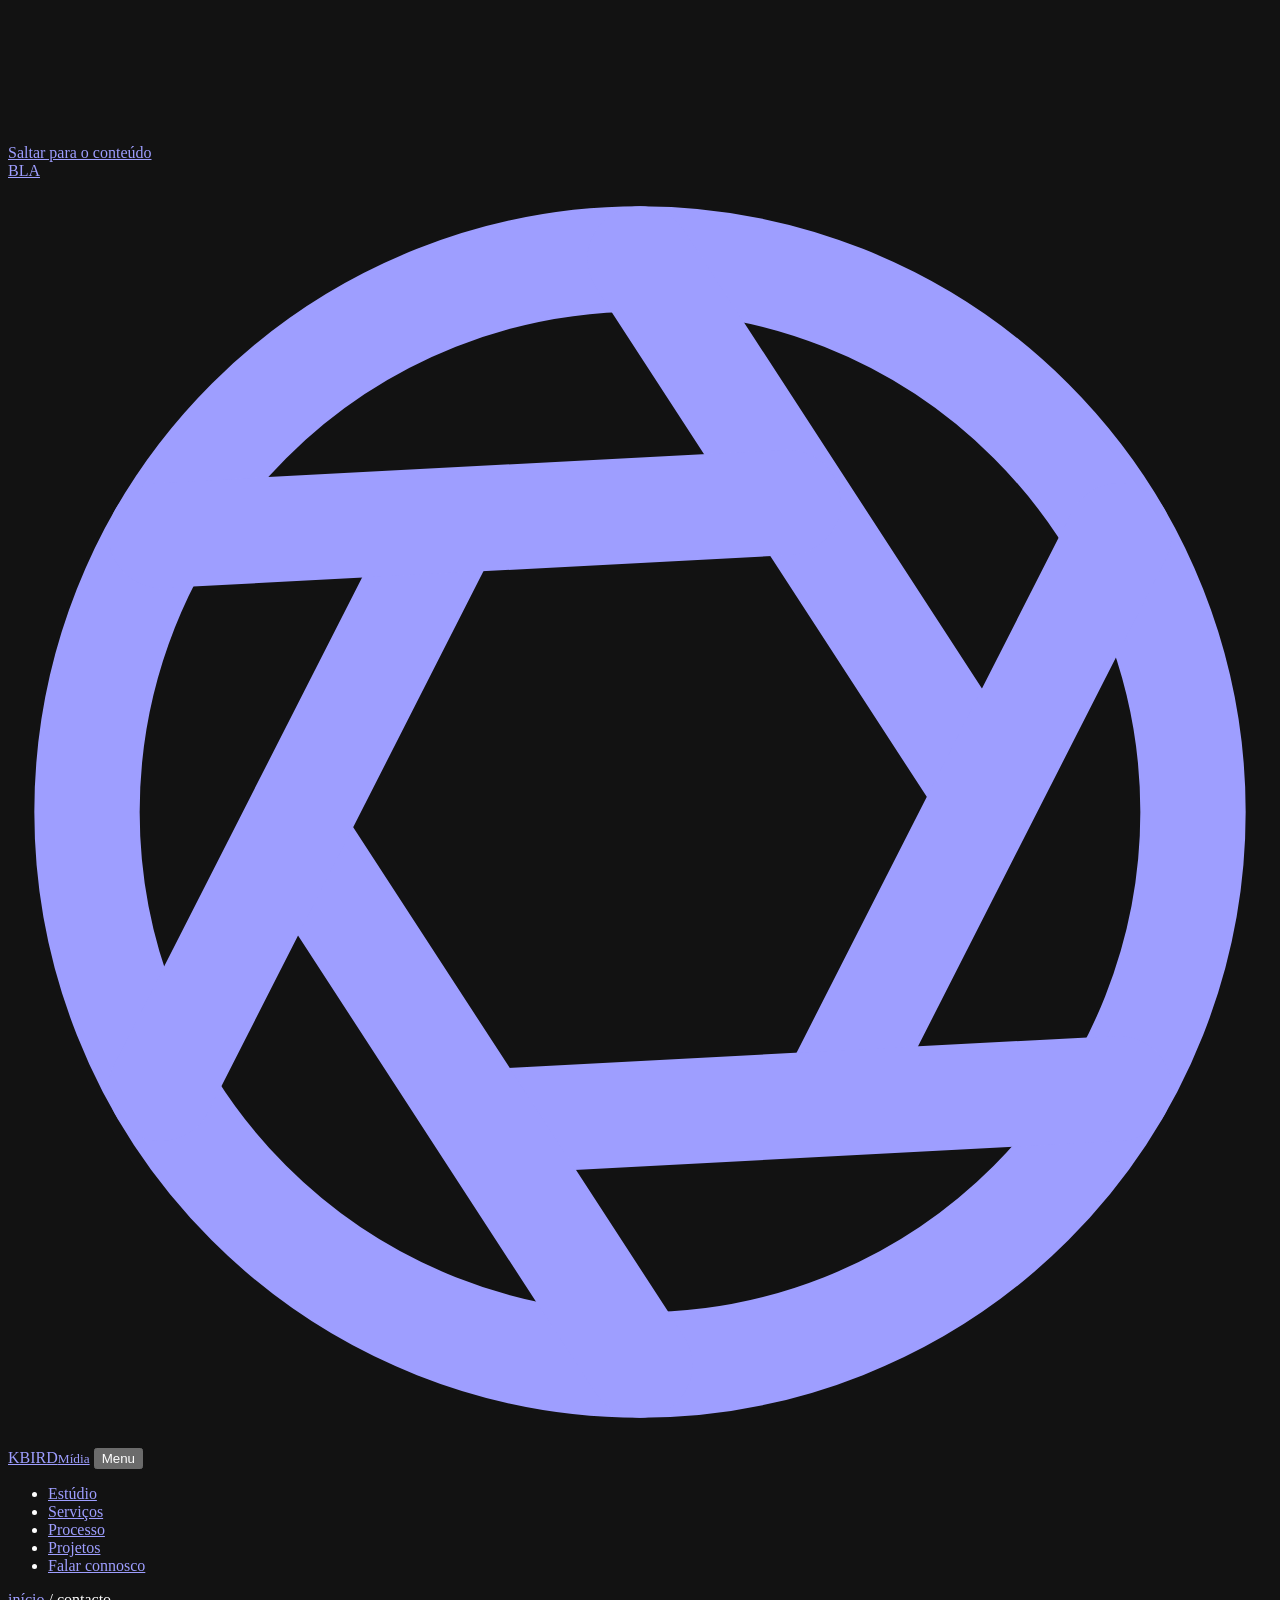
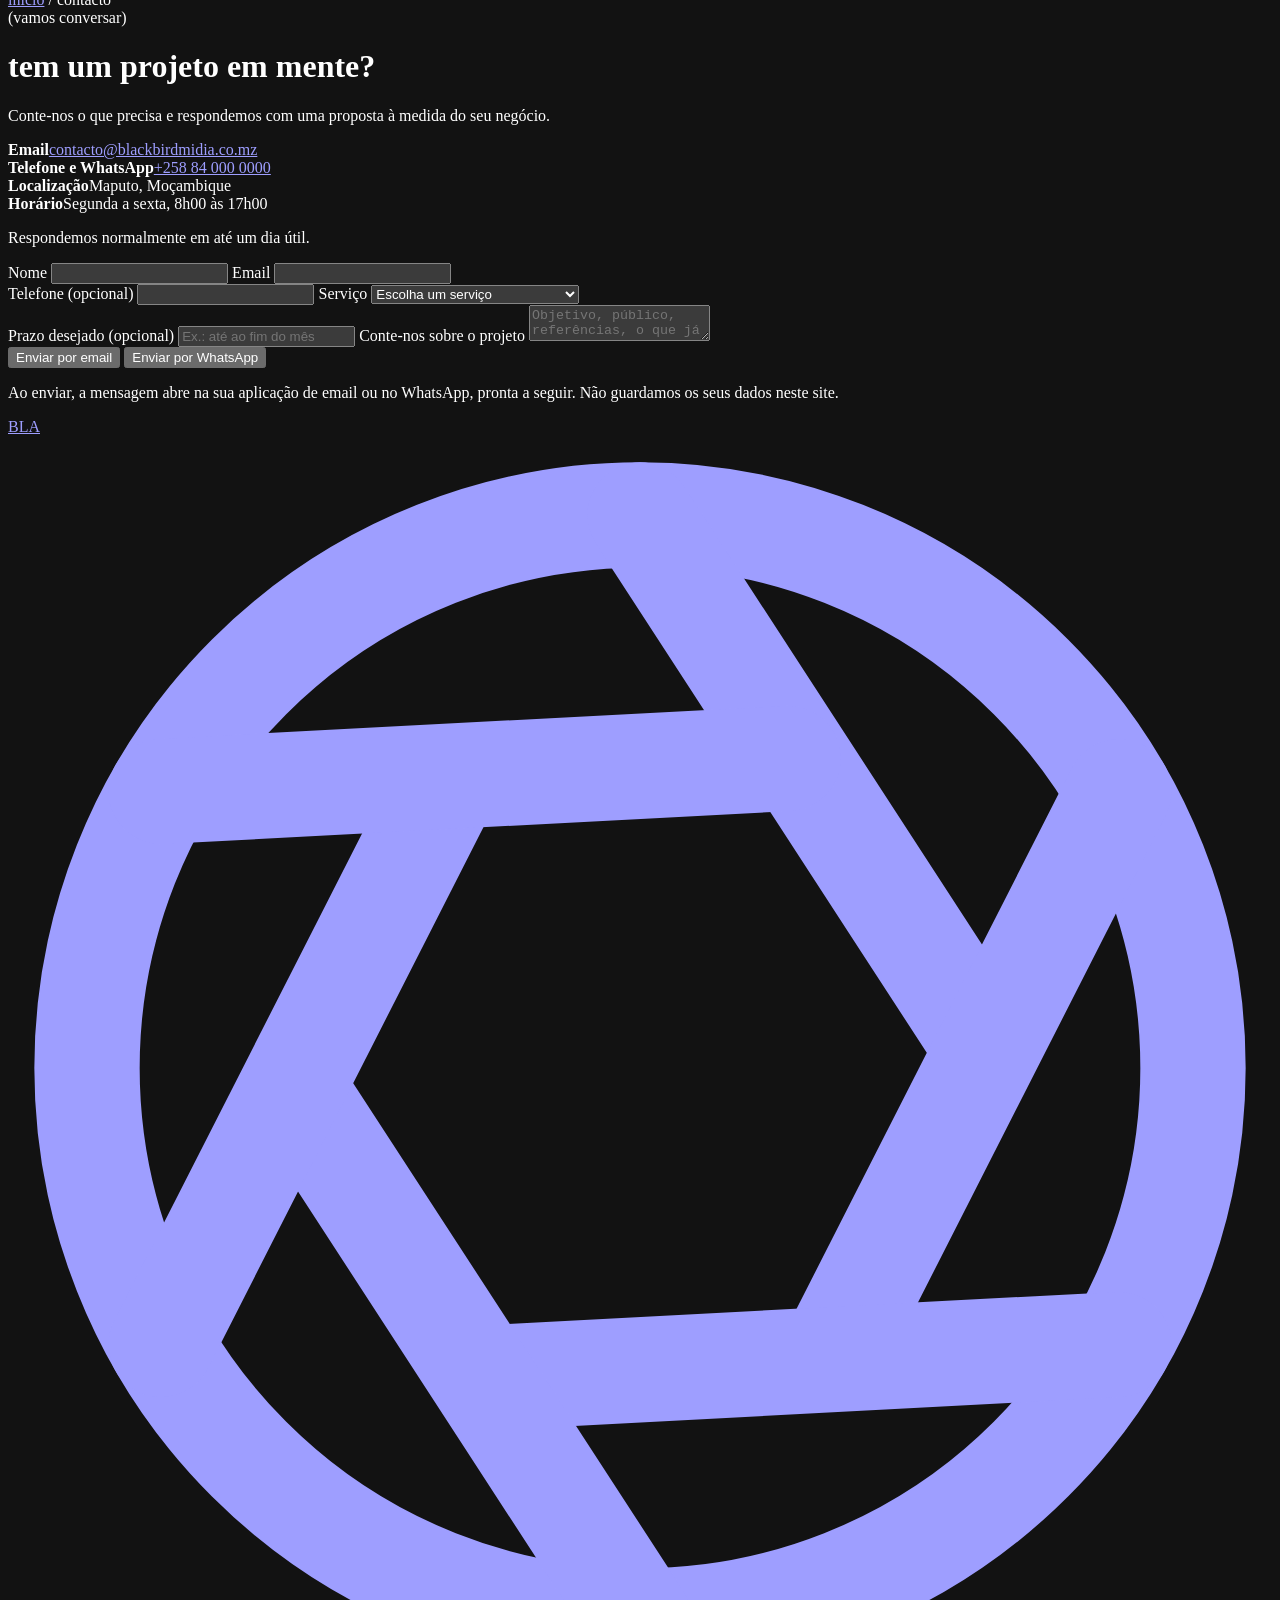
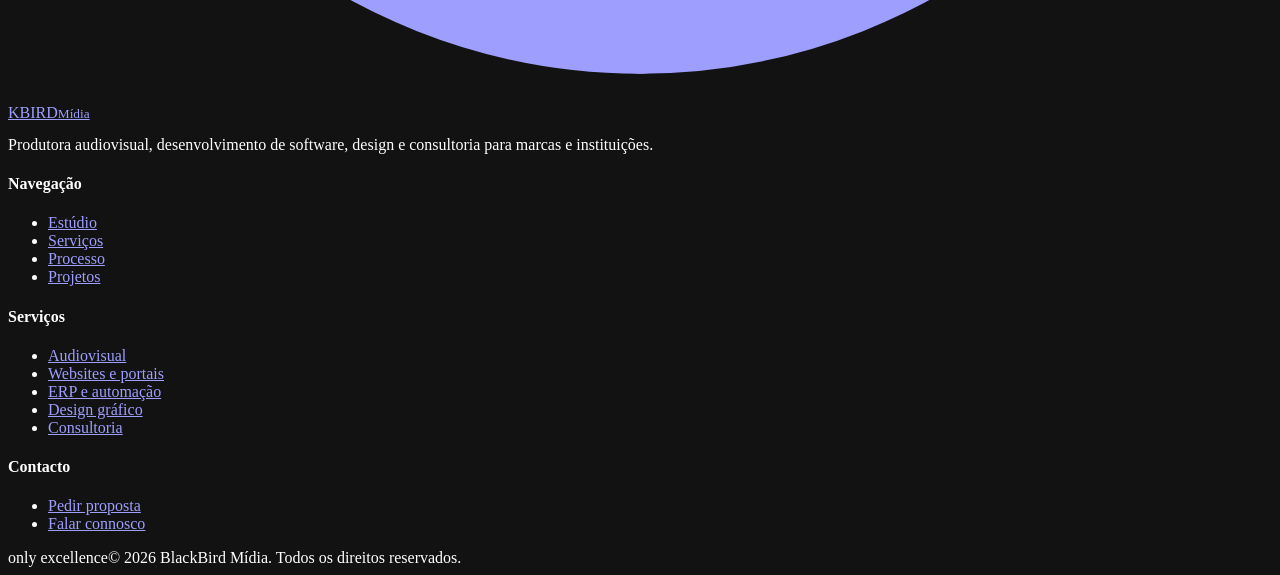
==== contacto.html @ aff82102 "Add files via upload" ====
<!DOCTYPE html>
<html lang="pt-MZ">
<head>
<meta charset="utf-8">
<meta name="viewport" content="width=device-width, initial-scale=1, viewport-fit=cover">
<title>Contacto | BlackBird Mídia</title>
<meta name="description" content="Conte-nos o que precisa e respondemos com uma proposta à medida do seu negócio.">
<meta name="color-scheme" content="dark">
<link rel="icon" href="assets/icone.png">
<link rel="preconnect" href="https://fonts.googleapis.com">
<link rel="preconnect" href="https://fonts.gstatic.com" crossorigin>
<link href="https://fonts.googleapis.com/css2?family=Poppins:ital,wght@0,200;0,300;0,400;0,500;0,600;0,700;0,900;1,300;1,700;1,900&display=swap" rel="stylesheet">
<link rel="stylesheet" href="css/interno.css">
</head>
<body>
<a class="skip" href="#conteudo">Saltar para o conteúdo</a>
<canvas id="snow" aria-hidden="true"></canvas>

<header class="nav" id="nav">
  <a class="logo" href="index.html" aria-label="BlackBird Mídia, início">BLA<svg viewBox="0 0 24 24" fill="none" stroke="currentColor" stroke-width="2" stroke-linecap="round" aria-hidden="true"><circle cx="12" cy="12" r="10.5"/><path d="M12 1.5 L18.5 11.5"/><path d="M12 1.5 L18.5 11.5" transform="rotate(60 12 12)"/><path d="M12 1.5 L18.5 11.5" transform="rotate(120 12 12)"/><path d="M12 1.5 L18.5 11.5" transform="rotate(180 12 12)"/><path d="M12 1.5 L18.5 11.5" transform="rotate(240 12 12)"/><path d="M12 1.5 L18.5 11.5" transform="rotate(300 12 12)"/></svg>KBIRD<small>Mídia</small></a>
  <button class="menu" id="menuBtn" aria-expanded="false" aria-controls="menuList">Menu</button>
  <ul id="menuList">
    <li><a href="index.html#quem-somos">Estúdio</a></li>
    <li><a href="servicos.html">Serviços</a></li>
    <li><a href="processo.html">Processo</a></li>
    <li><a href="portfolio.html">Projetos</a></li>
    <li><a class="cta-nav" href="contacto.html" aria-current="page">Falar connosco</a></li>
  </ul>
</header>

<main id="conteudo">
  <div class="phead">
    <div class="wrap">
      <nav class="crumbs" aria-label="Localização"><a href="index.html">início</a> / <span>contacto</span></nav>
      <span class="chip">(vamos conversar)</span>
      <h1>tem um projeto em mente?</h1>
      <p class="lead">Conte-nos o que precisa e respondemos com uma proposta à medida do seu negócio.</p>
    </div>
  </div>

  <section>
    <div class="wrap contact">
      <!-- Dados de contacto: SUBSTITUA pelos reais -->
      <div class="info fade-up">
        <div><b>Email</b><a href="mailto:contacto@blackbirdmidia.co.mz">contacto@blackbirdmidia.co.mz</a></div>
        <div><b>Telefone e WhatsApp</b><a href="https://wa.me/258840000000" target="_blank" rel="noopener">+258 84 000 0000</a></div>
        <div><b>Localização</b><span>Maputo, Moçambique</span></div>
        <div><b>Horário</b><span>Segunda a sexta, 8h00 às 17h00</span></div>
        <p class="note">Respondemos normalmente em até um dia útil.</p>
      </div>

      <form class="form fade-up" id="contactForm" novalidate>
        <div class="row">
          <label>Nome
            <input type="text" name="nome" autocomplete="name" required aria-describedby="err-nome">
            <span class="err" id="err-nome" role="alert"></span>
          </label>
          <label>Email
            <input type="email" name="email" autocomplete="email" required aria-describedby="err-email">
            <span class="err" id="err-email" role="alert"></span>
          </label>
        </div>
        <div class="row">
          <label>Telefone (opcional)
            <input type="tel" name="telefone" autocomplete="tel">
          </label>
          <label>Serviço
            <select name="servico" required aria-describedby="err-servico">
              <option value="">Escolha um serviço</option>
              <optgroup label="Audiovisual">
                <option>Vídeo</option><option>Fotografia</option><option>Gestão de redes</option><option>Produção de eventos</option>
              </optgroup>
              <optgroup label="Desenvolvimento e tecnologia">
                <option>Websites</option><option>Sistemas ERP</option><option>Automação de serviços</option><option>Portais para eventos</option>
              </optgroup>
              <optgroup label="Design e negócio">
                <option>Design gráfico</option><option>Consultoria empresarial</option>
              </optgroup>
              <option>Outro / mais do que um serviço</option>
            </select>
            <span class="err" id="err-servico" role="alert"></span>
          </label>
        </div>
        <label>Prazo desejado (opcional)
          <input type="text" name="prazo" placeholder="Ex.: até ao fim do mês">
        </label>
        <label>Conte-nos sobre o projeto
          <textarea name="mensagem" required aria-describedby="err-mensagem" placeholder="Objetivo, público, referências, o que já existe…"></textarea>
          <span class="err" id="err-mensagem" role="alert"></span>
        </label>
        <div class="btns">
          <button class="btn btn-solid" type="submit">Enviar por email</button>
          <button class="btn btn-line" type="button" id="sendWhats">Enviar por WhatsApp</button>
        </div>
        <p class="status" id="formStatus" role="status" aria-live="polite"></p>
        <p class="note">Ao enviar, a mensagem abre na sua aplicação de email ou no WhatsApp, pronta a seguir. Não guardamos os seus dados neste site.</p>
      </form>
    </div>
  </section>
</main>

<footer>
  <div class="wrap">
    <div class="foot">
      <div>
        <a class="logo" href="index.html" aria-label="BlackBird Mídia">BLA<svg viewBox="0 0 24 24" fill="none" stroke="currentColor" stroke-width="2" stroke-linecap="round" aria-hidden="true"><circle cx="12" cy="12" r="10.5"/><path d="M12 1.5 L18.5 11.5"/><path d="M12 1.5 L18.5 11.5" transform="rotate(60 12 12)"/><path d="M12 1.5 L18.5 11.5" transform="rotate(120 12 12)"/><path d="M12 1.5 L18.5 11.5" transform="rotate(180 12 12)"/><path d="M12 1.5 L18.5 11.5" transform="rotate(240 12 12)"/><path d="M12 1.5 L18.5 11.5" transform="rotate(300 12 12)"/></svg>KBIRD<small>Mídia</small></a>
        <p style="margin-top:14px">Produtora audiovisual, desenvolvimento de software, design e consultoria para marcas e instituições.</p>
      </div>
      <div><h4>Navegação</h4><ul><li><a href="index.html#quem-somos">Estúdio</a></li><li><a href="servicos.html">Serviços</a></li><li><a href="processo.html">Processo</a></li><li><a href="portfolio.html">Projetos</a></li></ul></div>
      <div><h4>Serviços</h4><ul><li><a href="servicos.html#video">Audiovisual</a></li><li><a href="servicos.html#websites">Websites e portais</a></li><li><a href="servicos.html#erp">ERP e automação</a></li><li><a href="servicos.html#design">Design gráfico</a></li><li><a href="servicos.html#consultoria">Consultoria</a></li></ul></div>
      <div><h4>Contacto</h4><ul><li><a href="contacto.html">Pedir proposta</a></li><li><a href="contacto.html">Falar connosco</a></li></ul></div>
    </div>
    <div class="legal"><span class="chip">only excellence</span><span>© 2026 BlackBird Mídia. Todos os direitos reservados.</span></div>
  </div>
</footer>
<script src="js/interno.js"></script>
</body>
</html>
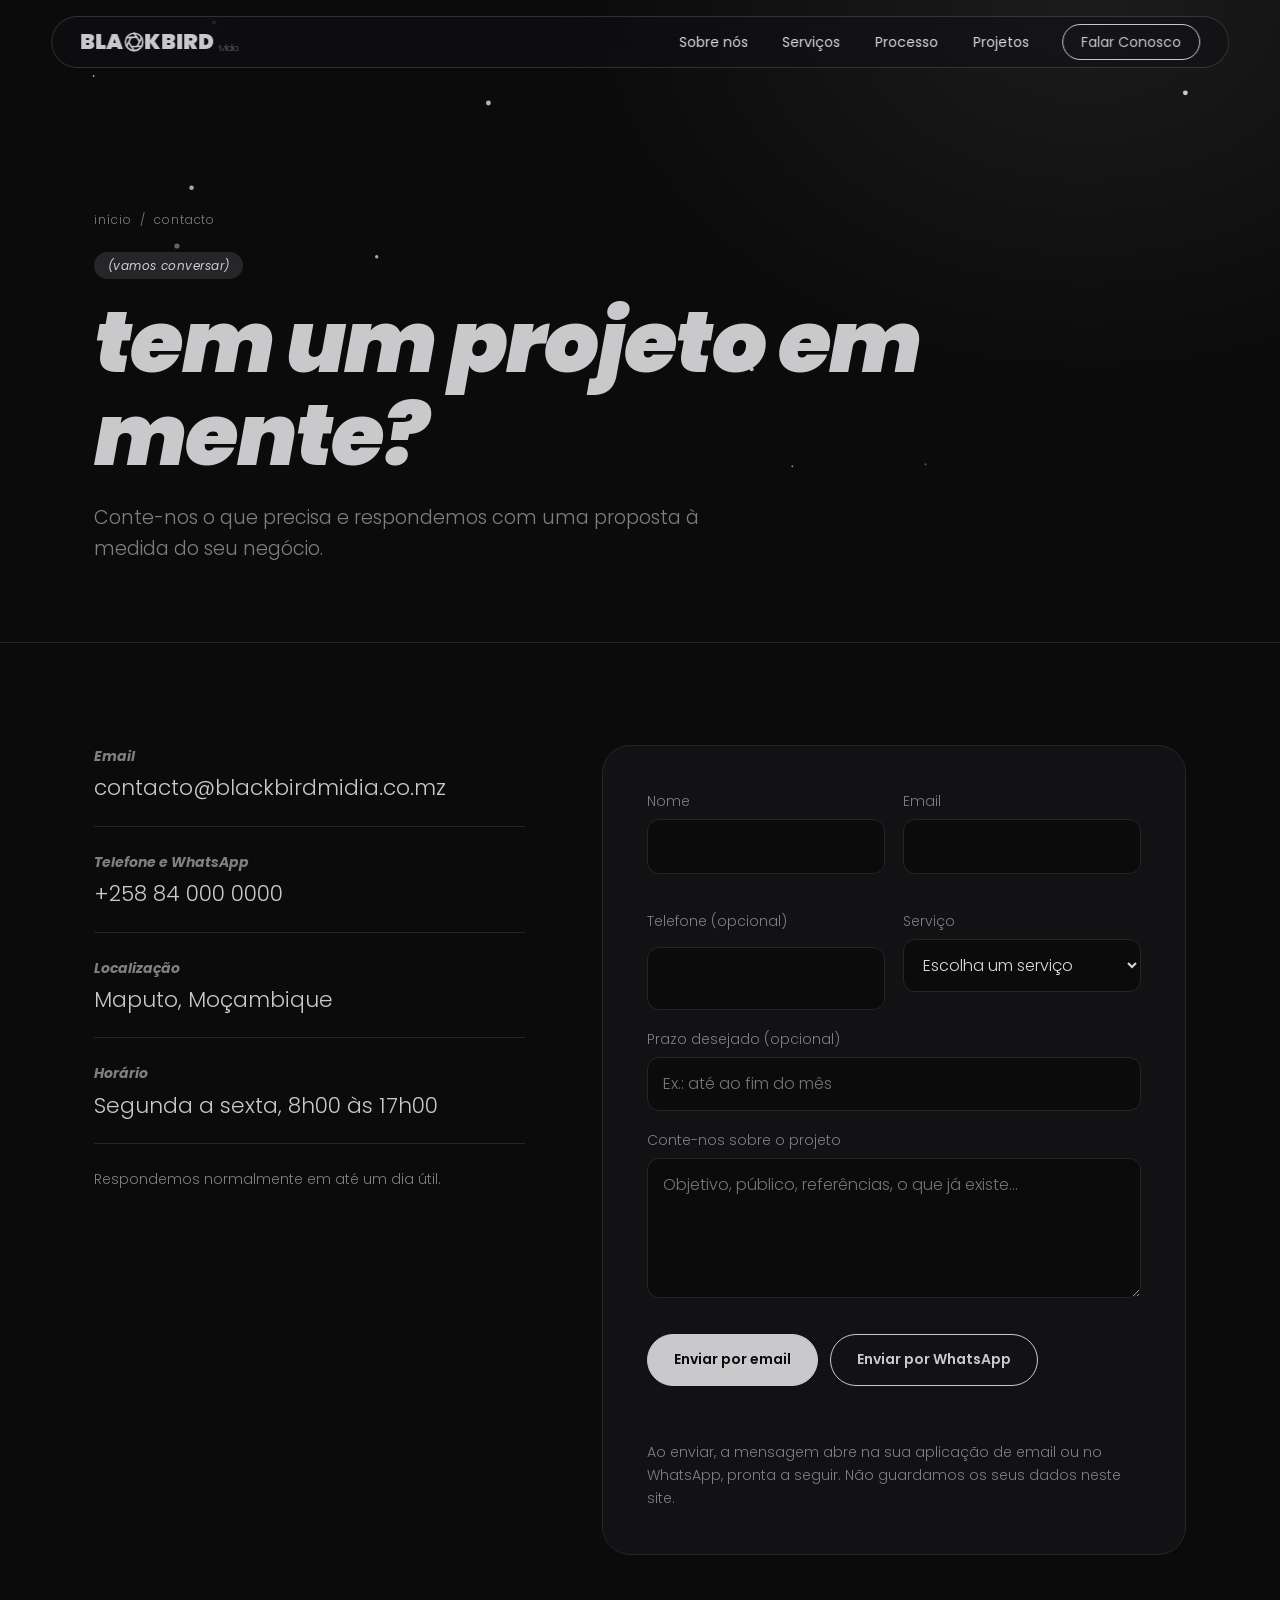
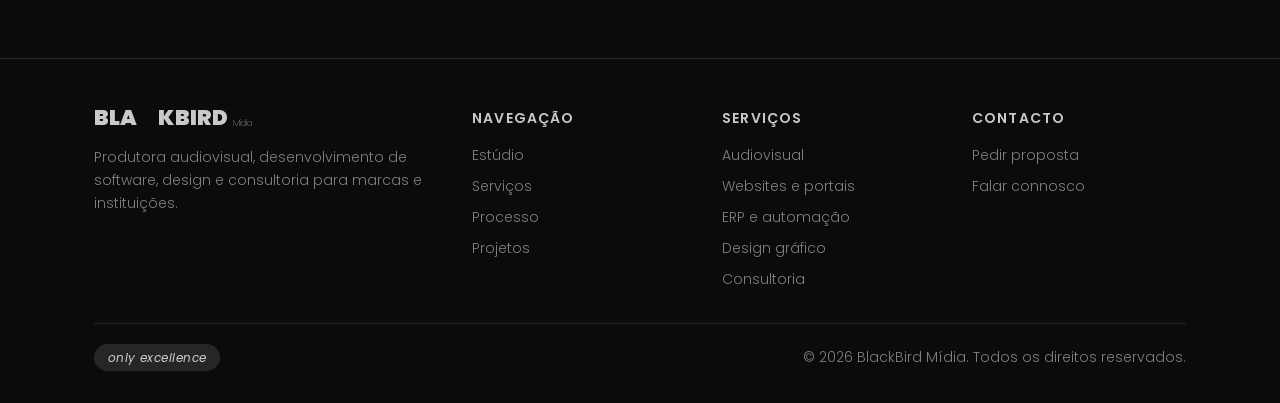
==== commit 7d8097b3: "Update contacto.html" ====
--- a/contacto.html
+++ b/contacto.html
@@ -1,118 +1,488 @@
 <!DOCTYPE html>
 <html lang="pt-MZ">
+
 <head>
-<meta charset="utf-8">
-<meta name="viewport" content="width=device-width, initial-scale=1, viewport-fit=cover">
-<title>Contacto | BlackBird Mídia</title>
-<meta name="description" content="Conte-nos o que precisa e respondemos com uma proposta à medida do seu negócio.">
-<meta name="color-scheme" content="dark">
-<link rel="icon" href="assets/icone.png">
-<link rel="preconnect" href="https://fonts.googleapis.com">
-<link rel="preconnect" href="https://fonts.gstatic.com" crossorigin>
-<link href="https://fonts.googleapis.com/css2?family=Poppins:ital,wght@0,200;0,300;0,400;0,500;0,600;0,700;0,900;1,300;1,700;1,900&display=swap" rel="stylesheet">
-<link rel="stylesheet" href="css/interno.css">
+  <!-- ============ META ============ -->
+  <meta charset="utf-8">
+  <meta name="viewport" content="width=device-width, initial-scale=1, viewport-fit=cover">
+  <meta name="color-scheme" content="dark">
+  <title>Contacto | BlackBird Mídia</title>
+  <meta name="description" content="Conte-nos o que precisa e respondemos com uma proposta à medida do seu negócio.">
+  <link rel="icon" href="assets/icone.png">
+
+  <!-- ============ FONTES ============ -->
+  <link rel="preconnect" href="https://fonts.googleapis.com">
+  <link rel="preconnect" href="https://fonts.gstatic.com" crossorigin>
+  <link href="https://fonts.googleapis.com/css2?family=Poppins:ital,wght@0,200;0,300;0,400;0,500;0,600;0,700;0,900;1,300;1,700;1,900&display=swap" rel="stylesheet">
+
+    <link rel="stylesheet" href="servicos/css/interno.css">
+    <link rel="stylesheet" href="servicos/css/header.css">
+    <link rel="stylesheet" href="servicos/css/responsividade.css">
+
+
+  <style>
+    /* ==========================================================
+   BlackBird Mídia · estilos da página de contacto
+   Carregar DEPOIS de interno.css. Tudo está limitado a
+   body.pg-contacto, por isso não afeta as outras páginas.
+   ========================================================== */
+
+/* ---------- 1. Variáveis (ajuste aqui as cores) ---------- */
+body.pg-contacto {
+  --c-bg: #0a0a0b;
+  --c-surface: #131316;
+  --c-field: #0e0e10;
+  --c-line: rgba(255, 255, 255, .12);
+  --c-line-strong: rgba(255, 255, 255, .28);
+  --c-text: #f4f4f5;
+  --c-muted: #a1a1aa;
+  --c-accent: #ffffff;      /* botão principal e foco */
+  --c-on-accent: #0a0a0b;
+  --c-error: #ff6b6b;
+  --c-ok: #5ad19a;
+  --radius: 14px;
+  --gap: clamp(16px, 2.4vw, 24px);
+  --ease: cubic-bezier(.2, .7, .2, 1);
+}
+
+/* ---------- 2. Topo da página ---------- */
+body.pg-contacto .phead {
+  padding: clamp(110px, 16vw, 170px) 0 clamp(36px, 6vw, 64px);
+  border-bottom: 1px solid var(--c-line);
+}
+body.pg-contacto .crumbs {
+  font-size: .8rem;
+  letter-spacing: .04em;
+  color: var(--c-muted);
+  margin-bottom: 22px;
+}
+body.pg-contacto .crumbs a { color: inherit; text-decoration: none; transition: color .2s; }
+body.pg-contacto .crumbs a:hover { color: var(--c-text); }
+body.pg-contacto .crumbs span { color: var(--c-text); }
+body.pg-contacto .phead .chip { display: inline-block; margin-bottom: 18px; }
+body.pg-contacto .phead h1 {
+  font-weight: 900;
+  font-size: clamp(2.2rem, 6.5vw, 4.6rem);
+  line-height: 1.02;
+  letter-spacing: -.02em;
+  text-transform: lowercase;
+  margin: 0 0 18px;
+}
+body.pg-contacto .phead .lead {
+  max-width: 52ch;
+  font-size: clamp(1rem, 1.6vw, 1.2rem);
+  font-weight: 300;
+  line-height: 1.65;
+  color: var(--c-muted);
+  margin: 0;
+}
+
+/* ---------- 3. Layout: dados + formulário ---------- */
+body.pg-contacto .contact {
+  display: grid;
+  grid-template-columns: minmax(0, 1fr) minmax(0, 1.5fr);
+  gap: clamp(28px, 5vw, 72px);
+  align-items: start;
+  padding-block: clamp(40px, 7vw, 88px);
+}
+
+/* ---------- 4. Dados de contacto ---------- */
+body.pg-contacto .info {
+  display: grid;
+  gap: 0;
+  position: sticky;
+  top: 110px;
+}
+body.pg-contacto .info > div {
+  display: grid;
+  gap: 6px;
+  padding: 20px 0;
+  border-bottom: 1px solid var(--c-line);
+}
+body.pg-contacto .info > div:first-child { padding-top: 0; }
+body.pg-contacto .info b {
+  font-size: .72rem;
+  font-weight: 500;
+  letter-spacing: .14em;
+  text-transform: uppercase;
+  color: var(--c-muted);
+}
+body.pg-contacto .info a,
+body.pg-contacto .info span {
+  font-size: clamp(1rem, 1.5vw, 1.15rem);
+  font-weight: 400;
+  color: var(--c-text);
+  text-decoration: none;
+  overflow-wrap: anywhere;
+}
+body.pg-contacto .info a {
+  width: fit-content;
+  background: linear-gradient(currentColor, currentColor) 0 100% / 0 1px no-repeat;
+  transition: background-size .3s var(--ease);
+}
+body.pg-contacto .info a:hover { background-size: 100% 1px; }
+body.pg-contacto .note {
+  margin: 18px 0 0;
+  font-size: .85rem;
+  line-height: 1.6;
+  color: var(--c-muted);
+}
+
+/* ---------- 5. Formulário ---------- */
+body.pg-contacto .form {
+  display: grid;
+  gap: var(--gap);
+  padding: clamp(20px, 3.4vw, 40px);
+  background: var(--c-surface);
+  border: 1px solid var(--c-line);
+  border-radius: calc(var(--radius) + 6px);
+}
+body.pg-contacto .form .row {
+  display: grid;
+  grid-template-columns: repeat(2, minmax(0, 1fr));
+  gap: var(--gap);
+}
+body.pg-contacto .form label {
+  display: grid;
+  gap: 8px;
+  align-content: start;
+  font-size: .8rem;
+  font-weight: 500;
+  letter-spacing: .04em;
+  color: var(--c-muted);
+}
+
+body.pg-contacto .form input,
+body.pg-contacto .form select,
+body.pg-contacto .form textarea {
+  width: 100%;
+  font: inherit;
+  font-size: 1rem;           /* evita zoom automático no iOS */
+  font-weight: 300;
+  letter-spacing: 0;
+  color: var(--c-text);
+  background: var(--c-field);
+  border: 1px solid var(--c-line);
+  border-radius: var(--radius);
+  padding: 14px 16px;
+  transition: border-color .2s, box-shadow .2s, background .2s;
+  -webkit-appearance: none;
+  appearance: none;
+}
+body.pg-contacto .form textarea { min-height: 160px; resize: vertical; line-height: 1.6; }
+body.pg-contacto .form ::placeholder { color: rgba(255, 255, 255, .32); }
+body.pg-contacto .form input:hover,
+body.pg-contacto .form select:hover,
+body.pg-contacto .form textarea:hover { border-color: var(--c-line-strong); }
+body.pg-contacto .form input:focus-visible,
+body.pg-contacto .form select:focus-visible,
+body.pg-contacto .form textarea:focus-visible {
+  outline: none;
+  border-color: var(--c-accent);
+  box-shadow: 0 0 0 3px rgba(255, 255, 255, .14);
+}
+
+/* seta do select */
+body.pg-contacto .form select {
+  padding-right: 44px;
+  cursor: pointer;
+  background-image:
+    linear-gradient(45deg, transparent 50%, var(--c-muted) 50%),
+    linear-gradient(135deg, var(--c-muted) 50%, transparent 50%);
+  background-position: calc(100% - 22px) 50%, calc(100% - 16px) 50%;
+  background-size: 6px 6px;
+  background-repeat: no-repeat;
+}
+body.pg-contacto .form select option,
+body.pg-contacto .form select optgroup { background: #17171a; color: var(--c-text); }
+
+/* estados de erro */
+body.pg-contacto .form [aria-invalid="true"],
+body.pg-contacto .form .invalid input,
+body.pg-contacto .form .invalid select,
+body.pg-contacto .form .invalid textarea { border-color: var(--c-error); }
+body.pg-contacto .err {
+  font-size: .78rem;
+  font-weight: 400;
+  letter-spacing: 0;
+  color: var(--c-error);
+}
+body.pg-contacto .err:empty { display: none; }
+
+/* ---------- 6. Botões ---------- */
+body.pg-contacto .btns {
+  display: flex;
+  flex-wrap: wrap;
+  gap: 12px;
+  margin-top: 4px;
+}
+body.pg-contacto .form .btn {
+  flex: 1 1 200px;
+  display: inline-flex;
+  align-items: center;
+  justify-content: center;
+  min-height: 52px;
+  padding: 14px 26px;
+  font: inherit;
+  font-size: .95rem;
+  font-weight: 600;
+  letter-spacing: .02em;
+  border-radius: 999px;
+  cursor: pointer;
+  transition: transform .2s var(--ease), background .2s, color .2s, border-color .2s;
+}
+body.pg-contacto .form .btn-solid {
+  background: var(--c-accent);
+  color: var(--c-on-accent);
+  border: 1px solid var(--c-accent);
+}
+body.pg-contacto .form .btn-solid:hover { transform: translateY(-2px); background: #e4e4e7; }
+body.pg-contacto .form .btn-line {
+  background: transparent;
+  color: var(--c-text);
+  border: 1px solid var(--c-line-strong);
+}
+body.pg-contacto .form .btn-line:hover { transform: translateY(-2px); border-color: var(--c-text); }
+body.pg-contacto .form .btn:active { transform: translateY(0); }
+body.pg-contacto .form .btn:focus-visible { outline: 2px solid var(--c-accent); outline-offset: 3px; }
+body.pg-contacto .form .btn[disabled] { opacity: .5; pointer-events: none; }
+
+/* ---------- 7. Mensagem de estado ---------- */
+body.pg-contacto .status { margin: 0; font-size: .9rem; min-height: 1.2em; color: var(--c-muted); }
+body.pg-contacto .status.ok { color: var(--c-ok); }
+body.pg-contacto .status.error { color: var(--c-error); }
+body.pg-contacto .status:empty { display: none; }
+body.pg-contacto .form .note { margin: 0; }
+
+/* ---------- 8. Responsivo ---------- */
+@media (max-width: 900px) {
+  body.pg-contacto .contact { grid-template-columns: 1fr; }
+  body.pg-contacto .info { position: static; }
+}
+@media (max-width: 560px) {
+  body.pg-contacto .form .row { grid-template-columns: 1fr; }
+  body.pg-contacto .form .btn { flex-basis: 100%; }
+}
+
+/* ---------- 9. Movimento reduzido ---------- */
+@media (prefers-reduced-motion: reduce) {
+  body.pg-contacto * { transition: none !important; }
+}
+  </style>
 </head>
+
 <body>
-<a class="skip" href="#conteudo">Saltar para o conteúdo</a>
-<canvas id="snow" aria-hidden="true"></canvas>
-
+
+ 
+  <canvas id="snow" aria-hidden="true"></canvas>
+
+
+  <!-- ==================================================
+       CABEÇALHO / NAVEGAÇÃO
+       ================================================== -->
+<!-- CABEÇALHO -->
 <header class="nav" id="nav">
-  <a class="logo" href="index.html" aria-label="BlackBird Mídia, início">BLA<svg viewBox="0 0 24 24" fill="none" stroke="currentColor" stroke-width="2" stroke-linecap="round" aria-hidden="true"><circle cx="12" cy="12" r="10.5"/><path d="M12 1.5 L18.5 11.5"/><path d="M12 1.5 L18.5 11.5" transform="rotate(60 12 12)"/><path d="M12 1.5 L18.5 11.5" transform="rotate(120 12 12)"/><path d="M12 1.5 L18.5 11.5" transform="rotate(180 12 12)"/><path d="M12 1.5 L18.5 11.5" transform="rotate(240 12 12)"/><path d="M12 1.5 L18.5 11.5" transform="rotate(300 12 12)"/></svg>KBIRD<small>Mídia</small></a>
-  <button class="menu" id="menuBtn" aria-expanded="false" aria-controls="menuList">Menu</button>
+  <a class="logo" href="index.html" aria-label="BlackBird Mídia, início">
+    BLA<svg viewBox="0 0 24 24" fill="none"
+      stroke="currentColor" stroke-width="2"
+      stroke-linecap="round" aria-hidden="true">
+      <circle cx="12" cy="12" r="10.5"/>
+      <path d="M12 1.5 L18.5 11.5" transform="rotate(0 12 12)"/>
+      <path d="M12 1.5 L18.5 11.5" transform="rotate(60 12 12)"/>
+      <path d="M12 1.5 L18.5 11.5" transform="rotate(120 12 12)"/>
+      <path d="M12 1.5 L18.5 11.5" transform="rotate(180 12 12)"/>
+      <path d="M12 1.5 L18.5 11.5" transform="rotate(240 12 12)"/>
+      <path d="M12 1.5 L18.5 11.5" transform="rotate(300 12 12)"/>
+    </svg>KBIRD
+    <small>Mídia</small>
+  </a>
+
+  <button class="menu" id="menuBtn"
+    aria-expanded="false" aria-controls="menuList">
+    Menu
+  </button>
+
   <ul id="menuList">
-    <li><a href="index.html#quem-somos">Estúdio</a></li>
+    <li><a href="sobre.html">Sobre nós</a></li>
     <li><a href="servicos.html">Serviços</a></li>
     <li><a href="processo.html">Processo</a></li>
-    <li><a href="portfolio.html">Projetos</a></li>
-    <li><a class="cta-nav" href="contacto.html" aria-current="page">Falar connosco</a></li>
+    <li><a href="projetos.html">Projetos</a></li>
+    <li><a class="cta-nav" href="contacto.html">Falar Conosco</a></li>
   </ul>
 </header>
 
-<main id="conteudo">
-  <div class="phead">
+
+
+  <main id="conteudo">
+
+    <!-- ================================================
+         TOPO DA PÁGINA
+         ================================================ -->
+    <div class="phead">
+      <div class="wrap">
+        <nav class="crumbs" aria-label="Localização">
+          <a href="index.html">início</a> / <span>contacto</span>
+        </nav>
+        <span class="chip">(vamos conversar)</span>
+        <h1>tem um projeto em mente?</h1>
+        <p class="lead">Conte-nos o que precisa e respondemos com uma proposta à medida do seu negócio.</p>
+      </div>
+    </div>
+
+
+    <!-- ================================================
+         CONTACTO: DADOS + FORMULÁRIO
+         ================================================ -->
+    <section>
+      <div class="wrap contact">
+
+        <!-- Dados de contacto (SUBSTITUA pelos reais) -->
+        <div class="info fade-up">
+          <div>
+            <b>Email</b>
+            <a href="mailto:contacto@blackbirdmidia.co.mz">contacto@blackbirdmidia.co.mz</a>
+          </div>
+          <div>
+            <b>Telefone e WhatsApp</b>
+            <a href="https://wa.me/258840000000" target="_blank" rel="noopener">+258 84 000 0000</a>
+          </div>
+          <div>
+            <b>Localização</b>
+            <span>Maputo, Moçambique</span>
+          </div>
+          <div>
+            <b>Horário</b>
+            <span>Segunda a sexta, 8h00 às 17h00</span>
+          </div>
+          <p class="note">Respondemos normalmente em até um dia útil.</p>
+        </div>
+
+        <!-- Formulário -->
+        <form class="form fade-up" id="contactForm" novalidate>
+
+          <!-- 1. Identificação -->
+          <div class="row">
+            <label>Nome
+              <input type="text" name="nome" autocomplete="name" required aria-describedby="err-nome">
+              <span class="err" id="err-nome" role="alert"></span>
+            </label>
+            <label>Email
+              <input type="email" name="email" autocomplete="email" required aria-describedby="err-email">
+              <span class="err" id="err-email" role="alert"></span>
+            </label>
+          </div>
+
+          <!-- 2. Telefone e serviço -->
+          <div class="row">
+            <label>Telefone (opcional)
+              <input type="tel" name="telefone" autocomplete="tel">
+            </label>
+            <label>Serviço
+              <select name="servico" required aria-describedby="err-servico">
+                <option value="">Escolha um serviço</option>
+                <optgroup label="Audiovisual">
+                  <option>Vídeo</option>
+                  <option>Fotografia</option>
+                  <option>Gestão de redes</option>
+                  <option>Produção de eventos</option>
+                </optgroup>
+                <optgroup label="Desenvolvimento e tecnologia">
+                  <option>Websites</option>
+                  <option>Sistemas ERP</option>
+                  <option>Automação de serviços</option>
+                  <option>Portais para eventos</option>
+                </optgroup>
+                <optgroup label="Design e negócio">
+                  <option>Design gráfico</option>
+                  <option>Consultoria empresarial</option>
+                </optgroup>
+                <option>Outro / mais do que um serviço</option>
+              </select>
+              <span class="err" id="err-servico" role="alert"></span>
+            </label>
+          </div>
+
+          <!-- 3. Prazo -->
+          <label>Prazo desejado (opcional)
+            <input type="text" name="prazo" placeholder="Ex.: até ao fim do mês">
+          </label>
+
+          <!-- 4. Mensagem -->
+          <label>Conte-nos sobre o projeto
+            <textarea name="mensagem" required aria-describedby="err-mensagem" placeholder="Objetivo, público, referências, o que já existe…"></textarea>
+            <span class="err" id="err-mensagem" role="alert"></span>
+          </label>
+
+          <!-- 5. Ações -->
+          <div class="btns">
+            <button class="btn btn-solid" type="submit">Enviar por email</button>
+            <button class="btn btn-line" type="button" id="sendWhats">Enviar por WhatsApp</button>
+          </div>
+
+          <p class="status" id="formStatus" role="status" aria-live="polite"></p>
+          <p class="note">Ao enviar, a mensagem abre na sua aplicação de email ou no WhatsApp, pronta a seguir. Não guardamos os seus dados neste site.</p>
+        </form>
+
+      </div>
+    </section>
+
+  </main>
+
+
+  <!-- ==================================================
+       RODAPÉ
+       ================================================== -->
+  <footer>
     <div class="wrap">
-      <nav class="crumbs" aria-label="Localização"><a href="index.html">início</a> / <span>contacto</span></nav>
-      <span class="chip">(vamos conversar)</span>
-      <h1>tem um projeto em mente?</h1>
-      <p class="lead">Conte-nos o que precisa e respondemos com uma proposta à medida do seu negócio.</p>
+
+      <div class="foot">
+        <div>
+          <a class="logo" href="index.html" aria-label="BlackBird Mídia">
+            BLA<svg viewBox="0 0 24 24" fill="none" stroke="currentColor" stroke-width="2" stroke-linecap="round" aria-hidden="true"><use href="#logo-o"/></svg>KBIRD<small>Mídia</small>
+          </a>
+          <p style="margin-top:14px">Produtora audiovisual, desenvolvimento de software, design e consultoria para marcas e instituições.</p>
+        </div>
+
+        <div>
+          <h4>Navegação</h4>
+          <ul>
+            <li><a href="index.html#quem-somos">Estúdio</a></li>
+            <li><a href="servicos.html">Serviços</a></li>
+            <li><a href="processo.html">Processo</a></li>
+            <li><a href="portfolio.html">Projetos</a></li>
+          </ul>
+        </div>
+
+        <div>
+          <h4>Serviços</h4>
+          <ul>
+            <li><a href="servicos.html#video">Audiovisual</a></li>
+            <li><a href="servicos.html#websites">Websites e portais</a></li>
+            <li><a href="servicos.html#erp">ERP e automação</a></li>
+            <li><a href="servicos.html#design">Design gráfico</a></li>
+            <li><a href="servicos.html#consultoria">Consultoria</a></li>
+          </ul>
+        </div>
+
+        <div>
+          <h4>Contacto</h4>
+          <ul>
+            <li><a href="contacto.html">Pedir proposta</a></li>
+            <li><a href="contacto.html">Falar connosco</a></li>
+          </ul>
+        </div>
+      </div>
+
+      <div class="legal">
+        <span class="chip">only excellence</span>
+        <span>© 2026 BlackBird Mídia. Todos os direitos reservados.</span>
+      </div>
+
     </div>
-  </div>
-
-  <section>
-    <div class="wrap contact">
-      <!-- Dados de contacto: SUBSTITUA pelos reais -->
-      <div class="info fade-up">
-        <div><b>Email</b><a href="mailto:contacto@blackbirdmidia.co.mz">contacto@blackbirdmidia.co.mz</a></div>
-        <div><b>Telefone e WhatsApp</b><a href="https://wa.me/258840000000" target="_blank" rel="noopener">+258 84 000 0000</a></div>
-        <div><b>Localização</b><span>Maputo, Moçambique</span></div>
-        <div><b>Horário</b><span>Segunda a sexta, 8h00 às 17h00</span></div>
-        <p class="note">Respondemos normalmente em até um dia útil.</p>
-      </div>
-
-      <form class="form fade-up" id="contactForm" novalidate>
-        <div class="row">
-          <label>Nome
-            <input type="text" name="nome" autocomplete="name" required aria-describedby="err-nome">
-            <span class="err" id="err-nome" role="alert"></span>
-          </label>
-          <label>Email
-            <input type="email" name="email" autocomplete="email" required aria-describedby="err-email">
-            <span class="err" id="err-email" role="alert"></span>
-          </label>
-        </div>
-        <div class="row">
-          <label>Telefone (opcional)
-            <input type="tel" name="telefone" autocomplete="tel">
-          </label>
-          <label>Serviço
-            <select name="servico" required aria-describedby="err-servico">
-              <option value="">Escolha um serviço</option>
-              <optgroup label="Audiovisual">
-                <option>Vídeo</option><option>Fotografia</option><option>Gestão de redes</option><option>Produção de eventos</option>
-              </optgroup>
-              <optgroup label="Desenvolvimento e tecnologia">
-                <option>Websites</option><option>Sistemas ERP</option><option>Automação de serviços</option><option>Portais para eventos</option>
-              </optgroup>
-              <optgroup label="Design e negócio">
-                <option>Design gráfico</option><option>Consultoria empresarial</option>
-              </optgroup>
-              <option>Outro / mais do que um serviço</option>
-            </select>
-            <span class="err" id="err-servico" role="alert"></span>
-          </label>
-        </div>
-        <label>Prazo desejado (opcional)
-          <input type="text" name="prazo" placeholder="Ex.: até ao fim do mês">
-        </label>
-        <label>Conte-nos sobre o projeto
-          <textarea name="mensagem" required aria-describedby="err-mensagem" placeholder="Objetivo, público, referências, o que já existe…"></textarea>
-          <span class="err" id="err-mensagem" role="alert"></span>
-        </label>
-        <div class="btns">
-          <button class="btn btn-solid" type="submit">Enviar por email</button>
-          <button class="btn btn-line" type="button" id="sendWhats">Enviar por WhatsApp</button>
-        </div>
-        <p class="status" id="formStatus" role="status" aria-live="polite"></p>
-        <p class="note">Ao enviar, a mensagem abre na sua aplicação de email ou no WhatsApp, pronta a seguir. Não guardamos os seus dados neste site.</p>
-      </form>
-    </div>
-  </section>
-</main>
-
-<footer>
-  <div class="wrap">
-    <div class="foot">
-      <div>
-        <a class="logo" href="index.html" aria-label="BlackBird Mídia">BLA<svg viewBox="0 0 24 24" fill="none" stroke="currentColor" stroke-width="2" stroke-linecap="round" aria-hidden="true"><circle cx="12" cy="12" r="10.5"/><path d="M12 1.5 L18.5 11.5"/><path d="M12 1.5 L18.5 11.5" transform="rotate(60 12 12)"/><path d="M12 1.5 L18.5 11.5" transform="rotate(120 12 12)"/><path d="M12 1.5 L18.5 11.5" transform="rotate(180 12 12)"/><path d="M12 1.5 L18.5 11.5" transform="rotate(240 12 12)"/><path d="M12 1.5 L18.5 11.5" transform="rotate(300 12 12)"/></svg>KBIRD<small>Mídia</small></a>
-        <p style="margin-top:14px">Produtora audiovisual, desenvolvimento de software, design e consultoria para marcas e instituições.</p>
-      </div>
-      <div><h4>Navegação</h4><ul><li><a href="index.html#quem-somos">Estúdio</a></li><li><a href="servicos.html">Serviços</a></li><li><a href="processo.html">Processo</a></li><li><a href="portfolio.html">Projetos</a></li></ul></div>
-      <div><h4>Serviços</h4><ul><li><a href="servicos.html#video">Audiovisual</a></li><li><a href="servicos.html#websites">Websites e portais</a></li><li><a href="servicos.html#erp">ERP e automação</a></li><li><a href="servicos.html#design">Design gráfico</a></li><li><a href="servicos.html#consultoria">Consultoria</a></li></ul></div>
-      <div><h4>Contacto</h4><ul><li><a href="contacto.html">Pedir proposta</a></li><li><a href="contacto.html">Falar connosco</a></li></ul></div>
-    </div>
-    <div class="legal"><span class="chip">only excellence</span><span>© 2026 BlackBird Mídia. Todos os direitos reservados.</span></div>
-  </div>
-</footer>
-<script src="js/interno.js"></script>
+  </footer>
+
+
+<script src="servicos/js/menu.js"></script>
+<script src="servicos/js/interno.js"></script>
 </body>
-</html>+</html>
--- a/servicos/css/interno.css
+++ b/servicos/css/interno.css
@@ -0,0 +1,186 @@
+:root{
+  color-scheme:dark;
+  --bg:#0b0b0c;--panel:#121214;--line:#262628;--ash:#7f7f82;--silver:#c9c9cc;--text:#d9d9db;--white:#fff;
+  --font:'Poppins','Segoe UI',system-ui,-apple-system,Roboto,Helvetica,Arial,sans-serif;
+  --fs-xs:.75rem;--fs-sm:.875rem;--fs-base:1rem;
+  --fs-md:clamp(1.1rem,1rem + .6vw,1.35rem);
+  --fs-lg:clamp(1.4rem,1.1rem + 1.4vw,2rem);
+  --fs-xl:clamp(2rem,1.4rem + 3vw,3.4rem);
+  --pad:clamp(20px,5vw,72px);--section-y:clamp(56px,8vw,110px);--radius:20px;
+  --ease:cubic-bezier(.22,1,.36,1);
+}
+*,*::before,*::after{box-sizing:border-box}
+html{scroll-behavior:smooth;scroll-padding-top:100px;background:var(--bg);-webkit-text-size-adjust:100%}
+body{margin:0;background:var(--bg);color:var(--text);font-family:var(--font);font-weight:300;font-size:var(--fs-base);line-height:1.65;overflow-x:hidden;padding-top:env(safe-area-inset-top,0px);padding-bottom:env(safe-area-inset-bottom,0px)}
+img,svg{max-width:100%;display:block}
+a{color:inherit}
+:focus-visible{outline:2px solid var(--silver);outline-offset:3px;border-radius:2px}
+.skip{position:absolute;left:-999px;top:8px;background:var(--silver);color:var(--bg);padding:8px 14px;z-index:100;border-radius:6px}
+.skip:focus{left:8px}
+.wrap{position:relative;z-index:1;width:100%;max-width:1220px;margin-inline:auto;padding-inline:var(--pad)}
+section{position:relative;z-index:1;padding-block:var(--section-y)}
+section.alt{background:var(--panel);border-block:1px solid var(--line)}
+h1,h2,h3{font-weight:900;font-style:italic;margin:0;letter-spacing:-.02em;line-height:1.08}
+h2{font-size:var(--fs-xl);color:var(--silver);margin-bottom:clamp(20px,3vw,40px)}
+h3{font-size:var(--fs-md);color:var(--silver);font-weight:700;margin-bottom:.6rem}
+p{margin:0 0 1.1em;max-width:62ch}
+.chip{display:inline-block;background:#262629;color:#cfcfd2;font-style:italic;font-weight:400;font-size:var(--fs-xs);letter-spacing:.04em;padding:.22rem .85rem;border-radius:999px;margin-bottom:1rem}
+#snow{position:fixed;inset:0;width:100%;height:100%;z-index:0;pointer-events:none}
+
+/* Logótipo */
+.logo{display:inline-flex;align-items:center;text-decoration:none;font-weight:900;font-size:var(--fs-md);letter-spacing:.01em;color:var(--silver);line-height:1}
+.logo svg{width:.92em;height:.92em;margin:0 .02em;flex:none}
+.logo small{font-weight:200;font-size:.42em;margin-left:.45em;color:var(--ash);align-self:flex-end;margin-bottom:.1em}
+
+/* Navegação */
+.nav{position:fixed;top:16px;left:50%;transform:translateX(-50%);width:min(92%,1220px);z-index:50;padding:12px 28px;display:flex;align-items:center;justify-content:space-between;border-radius:999px;border:1px solid rgba(255,255,255,.14);background:rgba(18,18,20,.55);backdrop-filter:blur(14px);-webkit-backdrop-filter:blur(14px);transition:transform .45s var(--ease),background .3s,border-color .3s}
+.nav.nav-hidden{transform:translateX(-50%) translateY(-150%)}
+.nav.solid{background:rgba(14,14,16,.88);border-color:rgba(255,255,255,.22);box-shadow:0 12px 32px rgba(0,0,0,.45)}
+.nav ul{display:flex;align-items:center;gap:clamp(16px,2.4vw,34px);list-style:none;margin:0;padding:0}
+.nav ul a{text-decoration:none;font-size:var(--fs-sm);font-weight:400;color:var(--text);padding:4px 2px;border-bottom:1px solid transparent;transition:color .2s,border-color .2s}
+.nav ul a:hover{color:var(--white)}
+.nav ul a[aria-current="page"]{color:var(--white);border-color:var(--silver)}
+.nav .cta-nav{border:1px solid var(--silver);padding:7px 18px;border-radius:999px;color:var(--silver);transition:background .2s,color .2s}
+.nav .cta-nav:hover,.nav .cta-nav[aria-current="page"]{background:var(--silver);color:var(--bg)}
+.nav .menu{display:none;background:none;border:1px solid var(--line);color:var(--silver);font:inherit;font-size:var(--fs-sm);padding:6px 14px;border-radius:999px;cursor:pointer}
+
+/* Cabeçalho de página */
+.phead{position:relative;z-index:1;padding:clamp(140px,17vw,210px) 0 clamp(44px,6vw,80px);border-bottom:1px solid var(--line);overflow:hidden}
+.phead::before{content:"";position:absolute;inset:0;background:radial-gradient(ellipse 60% 90% at 85% 0%,rgba(255,255,255,.07),transparent 70%);pointer-events:none}
+.phead h1{font-size:clamp(2.4rem,1.2rem + 6vw,5.4rem);color:var(--silver);text-transform:lowercase;margin-bottom:20px;max-width:16ch}
+.phead .lead{font-size:clamp(1.05rem,1.5vw,1.25rem);color:var(--ash);max-width:52ch;margin:0}
+.crumbs{display:flex;gap:8px;font-size:var(--fs-xs);letter-spacing:.08em;color:var(--ash);margin-bottom:22px;text-transform:lowercase}
+.crumbs a{text-decoration:none}.crumbs a:hover{color:var(--white)}
+
+/* Botões */
+.btn{display:inline-flex;align-items:center;gap:10px;padding:13px 26px;border-radius:999px;font:inherit;font-weight:600;font-size:var(--fs-sm);text-decoration:none;border:1px solid var(--silver);cursor:pointer;transition:transform .25s,background .25s}
+.btn-solid{background:var(--silver);color:var(--bg)}.btn-solid:hover{background:var(--white);transform:translateY(-2px)}
+.btn-line{background:transparent;color:var(--silver)}.btn-line:hover{background:rgba(255,255,255,.08);transform:translateY(-2px)}
+.actions{display:flex;flex-wrap:wrap;gap:14px;margin-top:28px}
+
+/* Barra de âncoras */
+.anchors{position:sticky;top:84px;z-index:20;margin-top:-1px;background:rgba(11,11,12,.9);backdrop-filter:blur(10px);-webkit-backdrop-filter:blur(10px);border-bottom:1px solid var(--line)}
+.anchors .wrap{display:flex;gap:10px;overflow-x:auto;padding-block:12px;scrollbar-width:none}
+.anchors .wrap::-webkit-scrollbar{display:none}
+.anchors a{flex:none;text-decoration:none;font-size:var(--fs-sm);color:var(--text);border:1px solid var(--line);border-radius:999px;padding:6px 16px;transition:border-color .2s,color .2s,background .2s}
+.anchors a:hover,.anchors a.on{border-color:var(--silver);color:var(--white);background:rgba(255,255,255,.05)}
+
+/* Serviços */
+.area-head{display:flex;align-items:center;gap:14px;margin:0 0 8px;font-size:var(--fs-xs);letter-spacing:.16em;text-transform:uppercase;color:var(--ash);font-weight:500}
+.area-head::after{content:"";flex:1;height:1px;background:var(--line)}
+.svc{display:grid;grid-template-columns:1fr 1fr;gap:clamp(24px,5vw,72px);padding-block:clamp(32px,5vw,56px);border-bottom:1px solid var(--line)}
+.svc:last-child{border-bottom:0}
+.svc h3{font-size:var(--fs-lg)}
+.svc p{color:var(--ash)}
+.ticks{list-style:none;margin:0;padding:0;display:grid;gap:10px;align-content:start}
+.ticks li{display:flex;gap:12px;align-items:flex-start;font-size:var(--fs-sm);color:var(--text)}
+.ticks li::before{content:"";flex:none;width:8px;height:8px;margin-top:.55em;border:1px solid var(--silver);border-radius:50%}
+
+/* Processo */
+.timeline{list-style:none;margin:0;padding:0;display:grid}
+.tl{display:grid;grid-template-columns:clamp(70px,10vw,130px) 1fr 1fr;gap:clamp(16px,4vw,56px);padding-block:clamp(32px,5vw,56px);border-top:1px solid var(--line)}
+.tl:last-child{border-bottom:1px solid var(--line)}
+.tl .n{font-weight:900;font-style:italic;font-size:clamp(2.6rem,6vw,5rem);line-height:1;color:rgba(255,255,255,.14)}
+.tl h3{font-size:var(--fs-lg)}.tl p{color:var(--ash)}
+.tl .dur{display:inline-block;margin-top:6px;font-size:var(--fs-xs);letter-spacing:.08em;color:var(--silver);border:1px solid var(--line);border-radius:999px;padding:3px 12px}
+.grid{display:grid;grid-template-columns:repeat(auto-fit,minmax(min(100%,240px),1fr));gap:20px}
+.card{display:flex;flex-direction:column;background:rgba(255,255,255,.02);border:1px solid var(--line);padding:clamp(20px,3vw,28px);border-radius:16px;transition:border-color .25s,background .25s,transform .25s}
+.card:hover{border-color:var(--silver);background:rgba(255,255,255,.05);transform:translateY(-4px)}
+.card p{color:var(--ash);font-size:var(--fs-sm);margin:0}
+.faq{max-width:820px;border-top:1px solid var(--line)}
+.faq details{border-bottom:1px solid var(--line)}
+.faq summary{list-style:none;cursor:pointer;display:flex;justify-content:space-between;align-items:center;gap:20px;padding:22px 0;font-weight:700;font-style:italic;color:var(--silver);font-size:var(--fs-md)}
+.faq summary::-webkit-details-marker{display:none}
+.faq summary::after{content:"+";font-style:normal;font-weight:300;font-size:1.6rem;line-height:1;color:var(--ash);transition:transform .3s var(--ease)}
+.faq details[open] summary::after{transform:rotate(45deg)}
+.faq details p{color:var(--ash);padding-bottom:22px;margin:0}
+
+/* Projetos */
+.work{display:grid;grid-template-columns:repeat(3,1fr);gap:20px}
+.proj{position:relative;min-height:340px;display:flex;flex-direction:column;justify-content:flex-end;padding:26px;border:1px solid var(--line);border-radius:var(--radius);overflow:hidden;text-decoration:none;background:linear-gradient(160deg,#1a1a1d,#0e0e10);transition:border-color .25s,transform .25s}
+.proj::before{content:"";position:absolute;inset:0;background:var(--cover,none) center/cover no-repeat;opacity:.55;transition:transform .6s var(--ease),opacity .3s}
+.proj::after{content:"";position:absolute;inset:0;background:linear-gradient(to top,rgba(11,11,12,.95) 8%,rgba(11,11,12,.15) 70%)}
+.proj>*{position:relative;z-index:1}
+.proj:hover{border-color:var(--silver);transform:translateY(-4px)}
+.proj:hover::before{transform:scale(1.06);opacity:.7}
+.proj .tag{font-size:var(--fs-xs);letter-spacing:.14em;text-transform:uppercase;color:var(--ash)}
+.proj h3{margin:6px 0 8px}
+.proj p{font-size:var(--fs-sm);color:var(--text);margin:0 0 12px}
+.tags{display:flex;flex-wrap:wrap;gap:6px}
+.tags span{font-size:var(--fs-xs);border:1px solid rgba(255,255,255,.18);border-radius:999px;padding:2px 10px;color:var(--silver)}
+.proj.wide{grid-column:span 2}
+
+/* Contacto */
+.contact{display:grid;grid-template-columns:.85fr 1.15fr;gap:clamp(32px,6vw,90px);align-items:start}
+.info{display:grid;gap:24px}
+.info div{display:grid;gap:2px;padding-bottom:20px;border-bottom:1px solid var(--line)}
+.info b{font-weight:700;font-style:italic;color:var(--ash);font-size:var(--fs-sm)}
+.info a,.info span{font-size:var(--fs-md);color:var(--silver);text-decoration:none;width:fit-content}
+.info a:hover{color:var(--white)}
+.form{display:grid;gap:18px;background:var(--panel);border:1px solid var(--line);border-radius:28px;padding:clamp(22px,4vw,44px)}
+.row{display:grid;grid-template-columns:1fr 1fr;gap:18px}
+.form label{display:grid;gap:6px;font-size:var(--fs-sm);color:var(--ash)}
+.form input,.form select,.form textarea{font:inherit;font-size:var(--fs-base);color:var(--text);background:var(--bg);border:1px solid var(--line);border-radius:12px;padding:13px 15px;width:100%;transition:border-color .2s}
+.form textarea{min-height:140px;resize:vertical}
+.form input:focus,.form select:focus,.form textarea:focus{outline:0;border-color:var(--silver)}
+.form [aria-invalid="true"]{border-color:#c98a8a}
+.form .err{color:#d6a0a0;font-size:var(--fs-xs);min-height:1em}
+.form .btns{display:flex;flex-wrap:wrap;gap:12px}
+.note{color:var(--ash);font-size:var(--fs-sm);margin:0}
+.status{font-size:var(--fs-sm);color:var(--silver);min-height:1.4em;margin:0}
+
+/* CTA e rodapé */
+.cta{text-align:center;border-top:1px solid var(--line)}
+.cta h2,.cta p{margin-inline:auto}.cta h2{max-width:18ch;text-transform:lowercase}.cta p{color:var(--ash)}
+.cta .actions{justify-content:center}
+footer{position:relative;z-index:1;background:var(--bg);border-top:1px solid var(--line);padding:48px 0 calc(32px + env(safe-area-inset-bottom,0px));font-size:var(--fs-sm);color:var(--ash)}
+.foot{display:grid;grid-template-columns:1.6fr 1fr 1fr 1fr;gap:36px}
+.foot h4{margin:0 0 14px;color:var(--silver);font-weight:600;font-size:var(--fs-sm);letter-spacing:.08em;text-transform:uppercase}
+.foot ul{list-style:none;margin:0;padding:0;display:grid;gap:8px}
+.foot a{text-decoration:none;transition:color .2s}.foot ul a:hover{color:var(--white)}
+.legal{margin-top:32px;padding-top:20px;border-top:1px solid var(--line);display:flex;flex-wrap:wrap;justify-content:space-between;align-items:center;gap:12px 16px}
+.legal .chip{margin:0}
+
+/* Revelação */
+.fade-up{opacity:0;transform:translateY(24px);transition:opacity .7s var(--ease),transform .7s var(--ease)}
+.fade-up.in-view{opacity:1;transform:none}
+
+@media(max-width:1024px){.work{grid-template-columns:repeat(2,1fr)}.proj.wide{grid-column:span 2}.foot{grid-template-columns:1fr 1fr}}
+@media(max-width:900px){.svc,.contact{grid-template-columns:1fr}.tl{grid-template-columns:70px 1fr}.tl>:nth-child(3){grid-column:2}}
+@media(max-width:760px){
+  .nav{border-radius:24px;padding:12px 20px}.nav .menu{display:block}
+  .nav ul{position:absolute;top:calc(100% + 8px);left:0;right:0;flex-direction:column;align-items:stretch;gap:0;padding:10px 22px 18px;background:rgba(14,14,16,.97);border:1px solid var(--line);border-radius:20px;display:none}
+  .nav ul.open{display:flex}
+  .nav ul a{display:block;padding:14px 0;font-size:var(--fs-base);border-bottom:1px solid var(--line)}
+  .nav .cta-nav{text-align:center;margin-top:12px;border-bottom:1px solid var(--silver)}
+  .anchors{top:76px}
+  .work{grid-template-columns:1fr}.proj.wide{grid-column:auto}.proj{min-height:260px}
+}
+@media(max-width:600px){.row{grid-template-columns:1fr}.foot{grid-template-columns:1fr}.legal{flex-direction:column;align-items:flex-start}.btn{width:100%;justify-content:center}.tl{grid-template-columns:1fr}.tl>:nth-child(3){grid-column:auto}.tl .n{font-size:2.4rem}}
+@media(prefers-reduced-motion:reduce){*,*::before,*::after{animation:none!important;transition-duration:.01ms!important;scroll-behavior:auto!important}#snow{display:none}.fade-up{opacity:1;transform:none}}
+
+
+
+
+
+
+
+
+
+/* ===== Páginas de serviço ===== */
+a.card{text-decoration:none}
+a.card .go{margin-top:auto;padding-top:16px;color:var(--silver);font-size:var(--fs-sm);font-weight:500}
+.intro{display:grid;grid-template-columns:1.1fr .9fr;gap:clamp(32px,6vw,90px);align-items:start}
+.intro .big{font-size:clamp(1.1rem,1.6vw,1.3rem);color:var(--text);max-width:50ch}
+.facts{border:1px solid var(--line);border-radius:var(--radius);overflow:hidden;background:var(--panel)}
+.facts div{padding:20px 26px;border-bottom:1px solid var(--line)}
+.facts div:last-child{border-bottom:0}
+.facts b{display:block;color:var(--ash);font-weight:500;font-size:var(--fs-xs);letter-spacing:.1em;text-transform:uppercase;margin-bottom:4px}
+.facts span{color:var(--silver);font-size:var(--fs-sm);display:block}
+.mini{list-style:none;margin:0;padding:0;counter-reset:m;display:grid;grid-template-columns:repeat(4,1fr);gap:clamp(20px,3vw,40px)}
+.mini li{border-top:1px solid var(--silver);padding-top:20px}
+.mini li::before{counter-increment:m;content:"0" counter(m);display:block;margin-bottom:12px;font-weight:700;font-size:var(--fs-sm);color:var(--ash)}
+.mini p{color:var(--ash);font-size:var(--fs-sm);margin:0}
+.sub-card{scroll-margin-top:110px}
+@media(max-width:900px){.intro{grid-template-columns:1fr}.mini{grid-template-columns:repeat(2,1fr)}}
+@media(max-width:600px){.mini{grid-template-columns:1fr}}
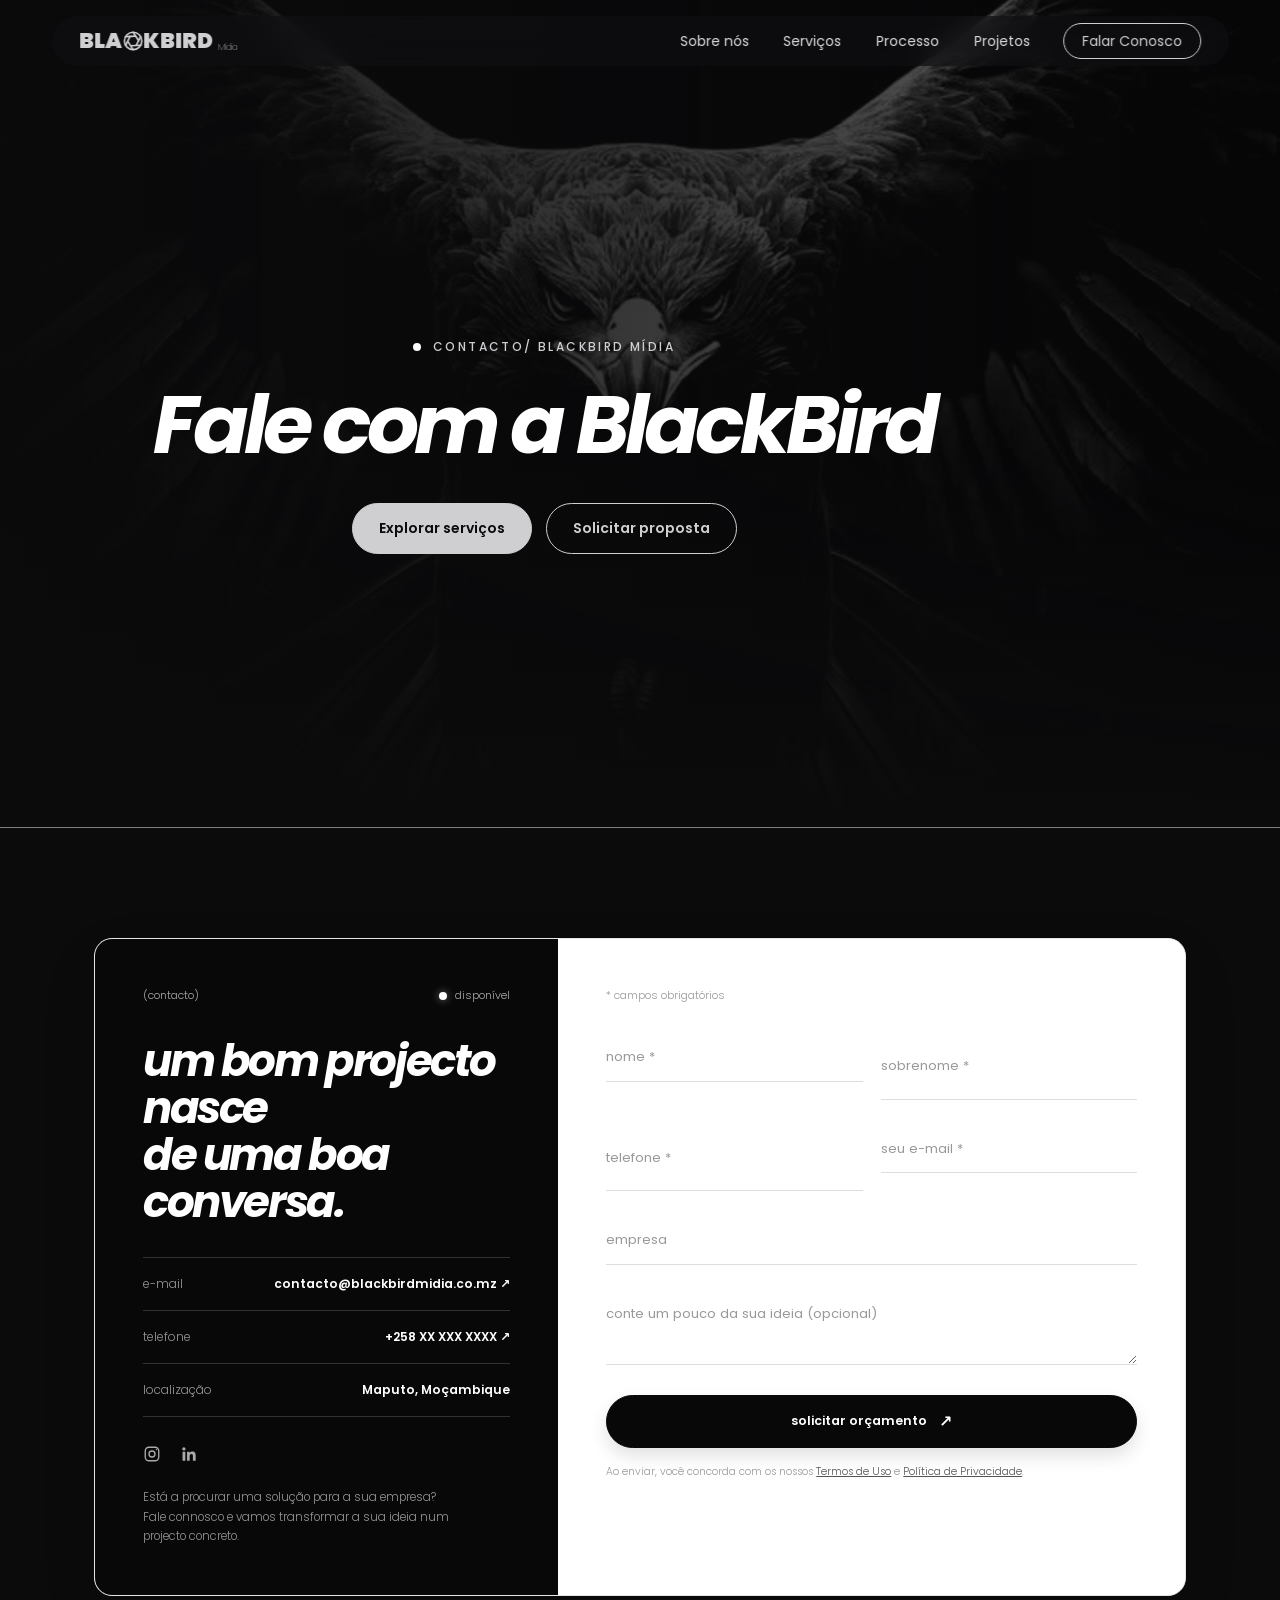
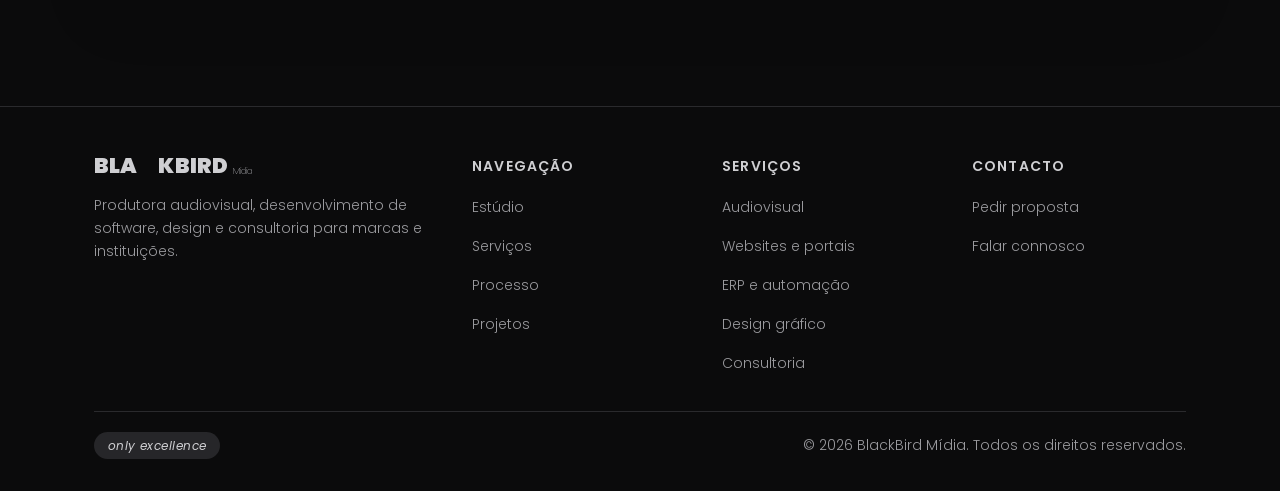
==== commit 82767d74: "Update contacto.html" ====
--- a/contacto.html
+++ b/contacto.html
@@ -6,6 +6,7 @@
   <meta charset="utf-8">
   <meta name="viewport" content="width=device-width, initial-scale=1, viewport-fit=cover">
   <meta name="color-scheme" content="dark">
+  <script src="servicos/js/tema.js"></script>
   <title>Contacto | BlackBird Mídia</title>
   <meta name="description" content="Conte-nos o que precisa e respondemos com uma proposta à medida do seu negócio.">
   <link rel="icon" href="assets/icone.png">
@@ -21,13 +22,41 @@
 
 
   <style>
-    /* ==========================================================
-   BlackBird Mídia · estilos da página de contacto
-   Carregar DEPOIS de interno.css. Tudo está limitado a
-   body.pg-contacto, por isso não afeta as outras páginas.
-   ========================================================== */
-
-/* ---------- 1. Variáveis (ajuste aqui as cores) ---------- */
+
+            :root {
+  color-scheme: dark;
+
+  /* Cores */
+  --bg: #0b0b0c;
+  --panel: #121214;
+  --line: #262628;
+  --ash: #7f7f82;
+  --silver: #c9c9cc;
+  --text: #d9d9db;
+  --white: #ffffff;
+
+  /* Tipografia */
+  --font: 'Poppins', 'Segoe UI', system-ui, -apple-system, Roboto, Helvetica, Arial, sans-serif;
+
+  /* Escala de tamanhos (única fonte de verdade) */
+  --fs-xs: 0.75rem;                              /* chips, legendas, labels */
+  --fs-sm: 0.875rem;                             /* links, notas, rodapé */
+  --fs-base: 1rem;                               /* texto corrido */
+  --fs-md: clamp(1.1rem, 1rem + 0.6vw, 1.35rem); /* h3, destaques */
+  --fs-lg: clamp(1.4rem, 1.1rem + 1.4vw, 2rem);  /* itens de lista grandes */
+  --fs-xl: clamp(2rem, 1.4rem + 3vw, 3.4rem);    /* h2 e títulos de secção */
+  --fs-hero: clamp(2.6rem, 1.5rem + 7vw, 7.5rem);/* logótipo hero */
+
+  /* Espaçamento */
+  --pad: clamp(20px, 5vw, 72px);
+  --section-y: clamp(64px, 10vw, 140px);
+  --radius: 20px;
+
+  --ease: cubic-bezier(0.22, 1, 0.36, 1);
+
+  /* COLE AQUI a sua imagem base64 original */
+    --eagle:url("[data-uri]");
+}
 body.pg-contacto {
   --c-bg: #0a0a0b;
   --c-surface: #131316;
@@ -45,6 +74,11 @@
   --ease: cubic-bezier(.2, .7, .2, 1);
 }
 
+.services-hero{
+border-bottom: 1px solid gray;
+
+
+}
 /* ---------- 2. Topo da página ---------- */
 body.pg-contacto .phead {
   padding: clamp(110px, 16vw, 170px) 0 clamp(36px, 6vw, 64px);
@@ -268,6 +302,329 @@
 @media (prefers-reduced-motion: reduce) {
   body.pg-contacto * { transition: none !important; }
 }
+
+
+
+
+/* ==========================================
+   CONTACTO — BLACKBIRD MÍDIA
+   IDENTIDADE VISUAL: PRETO E BRANCO
+========================================== */
+
+.contact-section {
+    padding: clamp(60px, 9vw, 110px) 0;
+   
+}
+
+.contact-card {
+    display: grid;
+    grid-template-columns: 0.85fr 1.15fr;
+    width: 100%;
+    max-width: 1150px;
+    margin: auto;
+    overflow: hidden;
+    border-radius: 18px;
+    background: #fff;
+    border: 1px solid #e5e5e5;
+    box-shadow: 0 22px 60px rgba(0,0,0,.08);
+}
+
+/* PAINEL ESQUERDO — PRETO */
+
+.contact-info {
+    display: flex;
+    flex-direction: column;
+    padding: clamp(28px, 4vw, 48px);
+    background: #080808;
+    color: #fff;
+}
+
+.contact-topline {
+    display: flex;
+    justify-content: space-between;
+    align-items: center;
+    font-size: .68rem;
+    color: #aaa;
+    margin-bottom: 32px;
+}
+
+.contact-indicator {
+    display: flex;
+    align-items: center;
+    gap: 8px;
+}
+
+.contact-indicator i {
+    width: 8px;
+    height: 8px;
+    display: inline-block;
+    border-radius: 50%;
+    background: #fff;
+    box-shadow: 0 0 8px rgba(255,255,255,.45);
+}
+
+.contact-info h2 {
+    margin: 0 0 28px;
+    color: #fff;
+    font-size: clamp(2rem, 3.4vw, 3.2rem);
+    line-height: 1.08;
+    font-weight: 700;
+    letter-spacing: -.055em;
+}
+
+.contact-details {
+    display: flex;
+    flex-direction: column;
+    margin-top: 4px;
+}
+
+.contact-detail {
+    display: flex;
+    justify-content: space-between;
+    align-items: center;
+    gap: 12px;
+    padding: 16px 0;
+    border-top: 1px solid #333;
+    color: #fff;
+    text-decoration: none;
+    font-size: .75rem;
+    transition: opacity .25s;
+}
+
+.contact-detail:last-child {
+    border-bottom: 1px solid #333;
+}
+
+.contact-detail span {
+    color: #999;
+}
+
+.contact-detail strong {
+    font-size: .76rem;
+    font-weight: 600;
+    text-align: right;
+    color: #fff;
+}
+
+.contact-detail:hover {
+    opacity: .7;
+}
+
+.contact-socials {
+    display: flex;
+    align-items: center;
+    gap: 19px;
+    margin-top: 28px;
+}
+
+.contact-socials a {
+    display: inline-flex;
+    align-items: center;
+    justify-content: center;
+    color: #aaa;
+    transition: color .25s, transform .25s;
+}
+
+.contact-socials a:hover {
+    color: #fff;
+    transform: translateY(-3px);
+}
+
+.contact-socials svg {
+    width: 18px;
+    height: 18px;
+}
+
+.contact-note {
+    margin: auto 0 0;
+    padding-top: 25px;
+    max-width: 310px;
+    font-size: .72rem;
+    line-height: 1.7;
+    color: #999;
+}
+
+/* PAINEL DO FORMULÁRIO — BRANCO */
+
+.contact-form-panel {
+    padding: clamp(28px, 4vw, 48px);
+    background: #fff;
+}
+
+.form-required {
+    margin-bottom: 28px;
+    font-size: .68rem;
+    color: #999;
+}
+
+.contact-form-panel .form {
+    display: block;
+    padding: 0;
+    margin: 0;
+    border: 0;
+    border-radius: 0;
+    background: transparent;
+    box-shadow: none;
+}
+
+.contact-fields {
+    display: grid;
+    grid-template-columns: repeat(2, minmax(0, 1fr));
+    column-gap: 18px;
+    row-gap: 25px;
+}
+
+.contact-field {
+    display: block;
+    min-width: 0;
+}
+
+.contact-field.full {
+    grid-column: 1 / -1;
+}
+
+.contact-field input,
+.contact-field textarea {
+    width: 100%;
+    min-width: 0;
+    padding: 13px 0;
+    border: 0 !important;
+    border-bottom: 1px solid #dedede !important;
+    border-radius: 0 !important;
+    outline: none;
+    background: transparent !important;
+    color: #111 !important;
+    font-family: inherit;
+    font-size: .82rem !important;
+    font-weight: 400;
+    box-shadow: none !important;
+    transition: border-color .25s;
+}
+
+.contact-field input::placeholder,
+.contact-field textarea::placeholder {
+    color: #999 !important;
+    opacity: 1;
+}
+
+.contact-field input:focus,
+.contact-field textarea:focus {
+    border-bottom-color: #111 !important;
+}
+
+.contact-field textarea {
+    min-height: 75px;
+    resize: vertical;
+    line-height: 1.6;
+}
+
+.contact-field input[aria-invalid="true"],
+.contact-field textarea[aria-invalid="true"] {
+    border-bottom-color: #555 !important;
+}
+
+/* BOTÃO */
+
+.contact-submit {
+    width: 100%;
+    min-height: 48px;
+    margin-top: 30px;
+    padding: 13px 22px;
+    display: flex;
+    justify-content: center;
+    align-items: center;
+    gap: 12px;
+    border: 1px solid #080808;
+    border-radius: 50px;
+    background: #080808;
+    color: #fff;
+    font-family: inherit;
+    font-size: .78rem;
+    font-weight: 600;
+    cursor: pointer;
+    box-shadow: 0 8px 18px rgba(0,0,0,.12);
+    transition: background .25s, color .25s,
+               transform .25s, box-shadow .25s;
+}
+
+.contact-submit:hover {
+    background: #fff;
+    color: #080808;
+    transform: translateY(-2px);
+    box-shadow: 0 12px 24px rgba(0,0,0,.10);
+}
+
+.contact-submit span {
+    font-size: 1rem;
+}
+
+.contact-privacy {
+    margin-top: 16px;
+    font-size: .65rem;
+    line-height: 1.6;
+    color: #999;
+}
+
+.contact-privacy a {
+    color: #555;
+    text-decoration: underline;
+}
+
+.sr-only {
+    position: absolute;
+    width: 1px;
+    height: 1px;
+    padding: 0;
+    margin: -1px;
+    overflow: hidden;
+    clip: rect(0,0,0,0);
+    white-space: nowrap;
+    border: 0;
+}
+
+/* RESPONSIVIDADE */
+
+@media (max-width: 760px) {
+    .contact-card {
+        grid-template-columns: 1fr;
+    }
+
+    .contact-info {
+        min-height: 440px;
+    }
+
+    .contact-info h2 {
+        font-size: clamp(2.2rem, 8vw, 3rem);
+    }
+
+    .contact-form-panel {
+        padding: 30px 24px;
+    }
+}
+
+@media (max-width: 480px) {
+    .contact-section {
+        padding: 45px 0;
+    }
+
+    .contact-card {
+        border-radius: 14px;
+    }
+
+    .contact-fields {
+        grid-template-columns: 1fr;
+        row-gap: 19px;
+    }
+
+    .contact-field.full {
+        grid-column: auto;
+    }
+
+    .contact-detail {
+        flex-wrap: wrap;
+    }
+}
+
   </style>
 </head>
 
@@ -315,116 +672,194 @@
 
   <main id="conteudo">
 
-    <!-- ================================================
-         TOPO DA PÁGINA
-         ================================================ -->
-    <div class="phead">
-      <div class="wrap">
-        <nav class="crumbs" aria-label="Localização">
-          <a href="index.html">início</a> / <span>contacto</span>
-        </nav>
-        <span class="chip">(vamos conversar)</span>
-        <h1>tem um projeto em mente?</h1>
-        <p class="lead">Conte-nos o que precisa e respondemos com uma proposta à medida do seu negócio.</p>
+
+      <section class="services-hero" > 
+    <div class="wrap" style="justify-content: center;">
+
+      <div class="services-hero-content" style="justify-content: center; ">
+
+        <span class="services-eyebrow">Contacto/ BlackBird Mídia</span>
+
+              <h1>
+        <span class="line">Fale com a BlackBird</span>
+      </h1>
+
+      
+      <div class="services-hero-actions">
+        <a href="#portfolio" class="btn btn-solid">Explorar serviços</a>
+        <a href="contacto.html" class="btn btn-line">Solicitar proposta</a>
       </div>
+
+
+      </div>
+
+
+
     </div>
+  </section>
+ 
 
 
     <!-- ================================================
          CONTACTO: DADOS + FORMULÁRIO
          ================================================ -->
-    <section>
-      <div class="wrap contact">
-
-        <!-- Dados de contacto (SUBSTITUA pelos reais) -->
-        <div class="info fade-up">
-          <div>
-            <b>Email</b>
-            <a href="mailto:contacto@blackbirdmidia.co.mz">contacto@blackbirdmidia.co.mz</a>
+  <section class="contact-section">
+  <div class="wrap">
+    <div class="contact-card">
+
+      <!-- PAINEL ESQUERDO -->
+      <aside class="contact-info">
+
+        <div class="contact-topline">
+          <span>(contacto)</span>
+          <span class="contact-indicator"><i></i> disponível</span>
+        </div>
+
+        <h2>
+          um bom projecto<br>
+          nasce<br>
+          de uma boa<br>
+          conversa.
+        </h2>
+
+        <div class="contact-details">
+
+          <a href="mailto:contacto@blackbirdmidia.co.mz" class="contact-detail">
+            <span>e-mail</span>
+            <strong>contacto@blackbirdmidia.co.mz ↗</strong>
+          </a>
+
+          <!-- Substitui pelo número real -->
+          <a href="#" class="contact-detail">
+            <span>telefone</span>
+            <strong>+258 XX XXX XXXX ↗</strong>
+          </a>
+
+          <div class="contact-detail">
+            <span>localização</span>
+            <strong>Maputo, Moçambique</strong>
           </div>
-          <div>
-            <b>Telefone e WhatsApp</b>
-            <a href="https://wa.me/258840000000" target="_blank" rel="noopener">+258 84 000 0000</a>
+
+        </div>
+
+        <!-- REDES SOCIAIS -->
+        <div class="contact-socials">
+
+          <a href="https://www.instagram.com/blackbiird_midia/"
+             target="_blank" rel="noopener noreferrer"
+             aria-label="Instagram">
+            <svg viewBox="0 0 24 24" fill="none" stroke="currentColor"
+                 stroke-width="1.8" stroke-linecap="round" stroke-linejoin="round">
+              <rect x="3" y="3" width="18" height="18" rx="5"/>
+              <circle cx="12" cy="12" r="4"/>
+              <circle cx="18" cy="6" r="1" fill="currentColor" stroke="none"/>
+            </svg>
+          </a>
+
+          <a href="https://www.linkedin.com/company/blackbird-midia/home/"
+             target="_blank" rel="noopener noreferrer"
+             aria-label="LinkedIn">
+            <svg viewBox="0 0 24 24" fill="currentColor">
+              <path d="M5.2 3a2.2 2.2 0 1 0 0 4.4 2.2 2.2 0 0 0 0-4.4ZM3.4 9h3.7v12H3.4V9Zm6 0h3.5v1.6h.1A3.8 3.8 0 0 1 16.4 8.7c3.8 0 4.5 2.5 4.5 5.7V21h-3.7v-5.8c0-1.4 0-3.2-2-3.2s-2.3 1.5-2.3 3.1V21H9.4V9Z"/>
+            </svg>
+          </a>
+
+          <!-- Adiciona aqui o link do Facebook -->
+          <!--
+          <a href="LINK_DO_FACEBOOK" target="_blank" rel="noopener noreferrer">
+            Ícone do Facebook
+          </a>
+          -->
+
+          <!-- Adiciona aqui o link do WhatsApp -->
+          <!--
+          <a href="LINK_DO_WHATSAPP" target="_blank" rel="noopener noreferrer">
+            Ícone do WhatsApp
+          </a>
+          -->
+
+        </div>
+
+        <p class="contact-note">
+          Está a procurar uma solução para a sua empresa?
+          Fale connosco e vamos transformar a sua ideia num projecto concreto.
+        </p>
+
+      </aside>
+
+
+      <!-- PAINEL DIREITO / FORMULÁRIO -->
+      <div class="contact-form-panel">
+
+        <div class="form-required">
+          <span>* campos obrigatórios</span>
+        </div>
+
+        <form class="form fade-up" id="contactForm" novalidate>
+
+          <div class="contact-fields">
+
+            <label class="contact-field">
+              <span class="sr-only">Nome</span>
+              <input type="text" name="nome" placeholder="nome *"
+                     autocomplete="given-name" required>
+              <small class="err" id="err-nome" role="alert"></small>
+            </label>
+
+            <label class="contact-field">
+              <span class="sr-only">Sobrenome</span>
+              <input type="text" name="sobrenome" placeholder="sobrenome *"
+                     autocomplete="family-name" required>
+            </label>
+
+            <label class="contact-field">
+              <span class="sr-only">Telefone</span>
+              <input type="tel" name="telefone" placeholder="telefone *"
+                     autocomplete="tel" required>
+            </label>
+
+            <label class="contact-field">
+              <span class="sr-only">E-mail</span>
+              <input type="email" name="email" placeholder="seu e-mail *"
+                     autocomplete="email" required>
+              <small class="err" id="err-email" role="alert"></small>
+            </label>
+
+            <label class="contact-field full">
+              <span class="sr-only">Empresa</span>
+              <input type="text" name="empresa" placeholder="empresa"
+                     autocomplete="organization">
+            </label>
+
+            <label class="contact-field full">
+              <span class="sr-only">Descrição do projecto</span>
+              <textarea name="mensagem"
+                        placeholder="conte um pouco da sua ideia (opcional)"></textarea>
+            </label>
+
           </div>
-          <div>
-            <b>Localização</b>
-            <span>Maputo, Moçambique</span>
-          </div>
-          <div>
-            <b>Horário</b>
-            <span>Segunda a sexta, 8h00 às 17h00</span>
-          </div>
-          <p class="note">Respondemos normalmente em até um dia útil.</p>
-        </div>
-
-        <!-- Formulário -->
-        <form class="form fade-up" id="contactForm" novalidate>
-
-          <!-- 1. Identificação -->
-          <div class="row">
-            <label>Nome
-              <input type="text" name="nome" autocomplete="name" required aria-describedby="err-nome">
-              <span class="err" id="err-nome" role="alert"></span>
-            </label>
-            <label>Email
-              <input type="email" name="email" autocomplete="email" required aria-describedby="err-email">
-              <span class="err" id="err-email" role="alert"></span>
-            </label>
-          </div>
-
-          <!-- 2. Telefone e serviço -->
-          <div class="row">
-            <label>Telefone (opcional)
-              <input type="tel" name="telefone" autocomplete="tel">
-            </label>
-            <label>Serviço
-              <select name="servico" required aria-describedby="err-servico">
-                <option value="">Escolha um serviço</option>
-                <optgroup label="Audiovisual">
-                  <option>Vídeo</option>
-                  <option>Fotografia</option>
-                  <option>Gestão de redes</option>
-                  <option>Produção de eventos</option>
-                </optgroup>
-                <optgroup label="Desenvolvimento e tecnologia">
-                  <option>Websites</option>
-                  <option>Sistemas ERP</option>
-                  <option>Automação de serviços</option>
-                  <option>Portais para eventos</option>
-                </optgroup>
-                <optgroup label="Design e negócio">
-                  <option>Design gráfico</option>
-                  <option>Consultoria empresarial</option>
-                </optgroup>
-                <option>Outro / mais do que um serviço</option>
-              </select>
-              <span class="err" id="err-servico" role="alert"></span>
-            </label>
-          </div>
-
-          <!-- 3. Prazo -->
-          <label>Prazo desejado (opcional)
-            <input type="text" name="prazo" placeholder="Ex.: até ao fim do mês">
-          </label>
-
-          <!-- 4. Mensagem -->
-          <label>Conte-nos sobre o projeto
-            <textarea name="mensagem" required aria-describedby="err-mensagem" placeholder="Objetivo, público, referências, o que já existe…"></textarea>
-            <span class="err" id="err-mensagem" role="alert"></span>
-          </label>
-
-          <!-- 5. Ações -->
-          <div class="btns">
-            <button class="btn btn-solid" type="submit">Enviar por email</button>
-            <button class="btn btn-line" type="button" id="sendWhats">Enviar por WhatsApp</button>
-          </div>
-
-          <p class="status" id="formStatus" role="status" aria-live="polite"></p>
-          <p class="note">Ao enviar, a mensagem abre na sua aplicação de email ou no WhatsApp, pronta a seguir. Não guardamos os seus dados neste site.</p>
+
+          <button class="contact-submit" type="submit">
+            solicitar orçamento
+            <span>↗</span>
+          </button>
+
+          <p class="contact-privacy">
+            Ao enviar, você concorda com os nossos
+            <a href="#">Termos de Uso</a> e
+            <a href="#">Política de Privacidade</a>.
+          </p>
+
+          <p class="status" id="formStatus" role="status"
+             aria-live="polite"></p>
+
         </form>
 
       </div>
-    </section>
+
+    </div>
+  </div>
+</section>
 
   </main>
 
--- a/servicos/css/header.css
+++ b/servicos/css/header.css
@@ -0,0 +1,233 @@
+.services-hero .wrap,
+.service-overview,
+.service-detail,
+.services-cta {
+    position: relative;
+    z-index: 1;
+}
+
+
+#snow {
+  position: fixed;
+  inset: 0;
+  width: 100%;
+  height: 100%;
+  z-index: 0;            /* atrás do conteúdo (.wrap e section usam z-index: 1) */
+  pointer-events: none;  /* não bloqueia cliques */
+}
+
+@media (prefers-reduced-motion: reduce) {
+  #snow { display: none; }
+ }
+
+/* Eyebrow */
+.services-eyebrow {
+  display: inline-flex;
+  align-items: center;
+  gap: 12px;
+  margin-bottom: 26px;
+  color: var(--silver);
+  font-size: var(--fs-xs);
+  font-weight: 500;
+  letter-spacing: .2em;
+  text-transform: uppercase;
+}
+.services-eyebrow::before {
+  content: "";
+  width: 32px;
+  height: 1px;
+  background: currentColor;
+}
+.services-eyebrow::before {
+  width: 8px;
+  height: 8px;
+  border-radius: 50%;
+  background: var(--white);
+  animation: pulse 2.4s ease-in-out infinite;
+}
+
+
+
+
+/* =====================================
+   HERO — SERVIÇOS
+===================================== */
+.services-hero {
+  position: relative;
+  isolation: isolate;
+  min-height: 92svh;
+  display: flex;
+  flex-direction: column;
+  justify-content: flex-end;
+  padding: calc(env(safe-area-inset-top, 0px) + 140px) 0 0;
+  overflow: hidden;
+  justify-content: center;align-items: center; text-align: center;
+}
+
+.services-hero::before {
+  content: "";
+  position: absolute;
+  inset: 0;
+  background: var(--eagle) center / cover no-repeat;
+  opacity: .5;
+  filter: grayscale(1) contrast(1.1);
+  transform: scale(1.06);
+  animation: heroZoom 20s var(--ease) both;
+  z-index: -2;
+  pointer-events: none;
+}
+
+.services-hero::after {
+  content: "";
+  position: absolute;
+  inset: 0;
+  background:
+    linear-gradient(90deg, rgba(11,11,12,.92) 0%, rgba(11,11,12,.6) 55%, rgba(11,11,12,.25) 100%),
+    linear-gradient(to bottom, transparent 55%, var(--bg) 100%);
+  z-index: -1;
+  pointer-events: none;
+}
+
+.services-hero .wrap { position: relative; z-index: 2; width: 100%; }
+.services-hero-content { max-width: 900px; padding: 20px 0 clamp(50px, 8vw, 90px); justify-content: center;align-items: center; text-align: center;}
+
+/* Eyebrow */
+.services-eyebrow {
+  display: inline-flex;
+  align-items: center;
+  gap: 12px;
+  margin-bottom: 26px;
+  color: var(--silver);
+  font-size: var(--fs-xs);
+  font-weight: 500;
+  letter-spacing: .2em;
+  text-transform: uppercase;
+}
+.services-eyebrow::before {
+  content: "";
+  width: 32px;
+  height: 1px;
+  background: currentColor;
+}
+.services-hero .services-eyebrow::before {
+  width: 8px;
+  height: 8px;
+  border-radius: 50%;
+  background: var(--white);
+  animation: pulse 2.4s ease-in-out infinite;
+}
+
+/* Título */
+.services-hero h1 {
+  margin: 0;
+  font-size: clamp(2.6rem, 6.4vw, 5.8rem);
+  line-height: 1.02;
+  font-weight: 700;
+  letter-spacing: -.06em;
+  color: var(--white);
+}
+.services-hero h1 .line {
+  display: block;
+  opacity: 0;
+  transform: translateY(28px);
+  animation: rise .9s var(--ease) forwards;
+}
+.services-hero h1 .line:nth-child(2) { animation-delay: .12s; }
+.services-hero h1 .line:nth-child(3) { animation-delay: .24s; }
+.services-hero h1 .accent {
+  background: linear-gradient(90deg, var(--white), var(--ash));
+  -webkit-background-clip: text;
+  background-clip: text;
+  color: transparent;
+}
+
+.services-hero .hero-description {
+  max-width: 600px;
+  margin-top: 28px;
+  font-size: clamp(1rem, 1.4vw, 1.15rem);
+  line-height: 1.85;
+  color: rgba(255,255,255,.72);
+  opacity: 0;
+  animation: rise .9s .38s var(--ease) forwards;
+}
+
+.services-hero-actions {
+  display: flex;
+  flex-wrap: wrap;
+  align-items: center;
+  gap: 14px;
+  margin-top: 36px;
+    justify-content: center;align-items: center; text-align: center;
+}
+.services-hero .services-hero-actions { opacity: 0; animation: rise .9s .5s var(--ease) forwards; }
+
+/* Índice */
+.services-index {
+  display: grid;
+  grid-template-columns: repeat(4, 1fr);
+  border-top: 1px solid rgba(255,255,255,.18);
+}
+.services-index a {
+  display: flex;
+  align-items: center;
+  justify-content: space-between;
+  gap: 12px;
+  padding: 24px 20px 26px 0;
+  color: var(--silver);
+  text-decoration: none;
+  font-size: var(--fs-sm);
+  font-weight: 500;
+  transition: color .3s, padding .4s var(--ease);
+}
+.services-index a b { font-weight: 500; }
+.services-index a span {
+  margin-right: 12px;
+  color: var(--ash);
+  font-size: var(--fs-xs);
+  letter-spacing: .15em;
+}
+.services-index a i {
+  font-style: normal;
+  color: var(--ash);
+  transition: transform .3s var(--ease), color .3s;
+}
+.services-index a:hover { color: var(--white); padding-left: 8px; }
+.services-index a:hover i { color: var(--white); transform: translate(3px, -3px); }
+
+/* Animações */
+@keyframes rise { to { opacity: 1; transform: none; } }
+@keyframes heroZoom { from { transform: scale(1.14); } to { transform: scale(1.04); } }
+@keyframes pulse { 0%,100% { opacity: 1; } 50% { opacity: .25; } }
+
+@media (prefers-reduced-motion: reduce) {
+  .services-hero::before,
+  .services-hero .services-eyebrow::before { animation: none; }
+  .services-hero h1 .line,
+  .services-hero .hero-description,
+  .services-hero .services-hero-actions { animation: none; opacity: 1; transform: none; }
+}
+
+/* Responsivo */
+@media (max-width: 768px) {
+  .services-hero { min-height: auto; padding-top: calc(env(safe-area-inset-top, 0px) + 115px); }
+  .services-hero::after {
+    background: linear-gradient(to bottom, rgba(11,11,12,.7), rgba(11,11,12,.85) 60%, var(--bg));
+  }
+  .services-index { grid-template-columns: 1fr 1fr; }
+  .services-index a { padding: 18px 12px 18px 0; }
+}
+@media (max-width: 480px) {
+  .services-hero h1 { font-size: clamp(2.3rem, 12vw, 3.2rem); }
+  .services-hero-actions { flex-direction: column; align-items: stretch; }
+  .services-hero-actions .btn { width: 100%; justify-content: center; text-align: center; }
+}
+
+.services-hero .hero-description {
+  max-width: 600px;
+  margin-top: 28px;
+  font-size: clamp(1rem, 1.4vw, 1.15rem);
+  line-height: 1.85;
+  color: rgba(255,255,255,.72);
+  opacity: 0;
+  animation: rise .9s .38s var(--ease) forwards;
+}
--- a/servicos/css/responsividade.css
+++ b/servicos/css/responsividade.css
@@ -0,0 +1,317 @@
+/* =========================================================
+   BLACKBIRD MÍDIA — responsive.css
+   Camada final partilhada por TODAS as páginas.
+
+   COMO USAR: no <head> de cada página, DEPOIS de qualquer
+   <style> ou <link> existente (tem de ser o último):
+   <link rel="stylesheet" href="responsive.css">
+
+   Contém:
+   1. Cores (tokens + contraste)
+   2. Base fluida (sem scroll lateral)
+   3. Componentes usados no HTML mas sem CSS
+   4. Breakpoints: 1100 / 900 / 760 / 600 / 480 / 360
+   5. Toque, ecrãs baixos e acessibilidade
+   ========================================================= */
+
+
+/* ---------- 1. CORES ---------- */
+/* html:root vence o :root que cada página declara no seu <style> */
+html:root {
+  --bg:      #0b0b0c;
+  --bg-2:    #111113;   /* secções alternadas */
+  --bg-3:    #161618;   /* metodologia, faixas */
+  --panel:   #121214;
+  --line:    #2a2a2d;
+  --ash:     #9a9a9e;   /* antes #7f7f82: contraste insuficiente em texto pequeno */
+  --silver:  #cfcfd2;
+  --text:    #dcdcdf;
+  --white:   #ffffff;
+  --muted:   rgba(255, 255, 255, .68);  /* substitui os rgba(.48 – .62) */
+  --danger:  #e3a6a6;
+  --tap:     44px;
+}
+
+/* Fundos que estavam fixos com 6 tons diferentes de cinzento */
+.service-detail.alt { background: var(--bg-2); }
+.services-method    { background: var(--bg-3); }
+.portfolio-cta      { background: var(--bg-2); }
+.process-details,
+.process-faq        { background: var(--panel); }
+.philosophy-section { background: var(--bg-2) !important; } /* anula o style inline #1d1d1d */
+
+/* Texto secundário legível */
+.step-description,
+.stage-intro,
+.stage-information .ticks li,
+.commitment-card p,
+.process-faq .faq details p,
+.process-cta p,
+.section-heading p,
+.faq-heading > p,
+.portfolio-card p,
+.portfolio-hero .lead,
+.services-hero .hero-description { color: var(--muted); }
+
+.portfolio-card .tags span,
+.portfolio-card .tag { color: rgba(255, 255, 255, .85); }
+
+.form .err { color: var(--danger); }
+.form [aria-invalid="true"] { border-color: var(--danger); }
+
+
+/* Barra de navegação sem borda */
+.nav, .nav.solid { border: 0 !important; }
+
+/* ---------- 2. BASE FLUIDA ---------- */
+html { -webkit-text-size-adjust: 100%; scroll-padding-top: 96px; }
+body { overflow-x: clip; }
+img, svg, video, canvas, iframe { max-width: 100%; height: auto; }
+.service-image img { height: 100%; }       /* mantém o cover */
+h1, h2, h3, h4 { overflow-wrap: break-word; text-wrap: balance; }
+p, li { overflow-wrap: break-word; }
+.info a, .info span, footer a { overflow-wrap: anywhere; }  /* emails longos */
+
+.wrap { padding-inline: max(var(--pad), env(safe-area-inset-left)) max(var(--pad), env(safe-area-inset-right)); }
+
+/* O body já compensa o safe-area; evita somar duas vezes nos heros */
+.services-hero { padding-top: 130px; }
+.hero { padding-top: 100px; }
+
+.skip, .skip-link { position: absolute; left: -9999px; top: 8px; z-index: 100; padding: 10px 16px; background: var(--silver); color: var(--bg); border-radius: 8px; }
+.skip:focus, .skip-link:focus { left: 12px; }
+
+/* Tamanho mínimo legível (havia .58rem e .62rem) */
+.process-hero-bottom, .portfolio-hero-bottom,
+.hero-bottom, .portfolio-card .tag, .portfolio-card .tags span,
+.category-number, .stage-result span, .commitment-number { font-size: max(.7rem, 11px); }
+
+
+/* ---------- 3. COMPONENTES EM FALTA ---------- */
+
+/* Botões */
+.btn { min-height: var(--tap); justify-content: center; border: 1px solid var(--silver); }
+.btn.ghost { background: transparent; color: var(--silver); }
+.btn.ghost:hover { background: rgba(255, 255, 255, .08); }
+.actions { display: flex; flex-wrap: wrap; gap: 14px; margin-top: 28px; }
+
+.link-arrow { color: var(--silver); font-size: var(--fs-sm); font-weight: 500; text-decoration: none; padding-block: 10px; }
+.link-arrow:hover { color: var(--white); }
+
+/* Textos de página (sobre.html) */
+.eyebrow { margin: 0 0 14px; color: var(--ash); font-size: var(--fs-xs); letter-spacing: .16em; text-transform: uppercase; }
+.lead { color: var(--ash); max-width: 56ch; font-size: clamp(1rem, 1.4vw, 1.2rem); }
+.big { color: var(--text); font-size: clamp(1.1rem, 1.6vw, 1.3rem); max-width: 50ch; }
+.values-note { color: var(--ash); max-width: 60ch; }
+
+/* sobre.html: .company e .vm não tinham CSS */
+.company { display: grid; grid-template-columns: 1.1fr .9fr; gap: clamp(32px, 6vw, 90px); align-items: start; }
+.vm { display: grid; grid-template-columns: repeat(auto-fit, minmax(min(100%, 260px), 1fr)); gap: 20px; margin-top: 8px; }
+.company .vm { grid-template-columns: 1fr; margin-top: 0; }
+.vm > div { padding: clamp(20px, 3vw, 30px); border: 1px solid var(--line); border-radius: 16px; background: rgba(255, 255, 255, .02); }
+.vm h3 { margin-bottom: 10px; }
+.vm p { color: var(--ash); font-size: var(--fs-sm); margin-bottom: 0; }
+.vm a { display: inline-block; margin-top: 14px; color: var(--silver); font-size: var(--fs-sm); text-decoration: none; padding-block: 6px; }
+.vm a:hover { color: var(--white); }
+section.cta .actions { justify-content: center; }
+section.cta .eyebrow { text-align: center; }
+
+/* servicos.html: grelha e cabeçalho da visão geral não tinham CSS base */
+.service-heading { display: grid; grid-template-columns: 1fr 1fr; gap: clamp(24px, 5vw, 70px); align-items: end; margin-bottom: clamp(32px, 5vw, 56px); }
+.service-heading p { color: var(--ash); margin: 0; }
+.service-overview { padding-block: var(--section-y); }
+.service-overview-grid { display: grid; grid-template-columns: repeat(2, minmax(0, 1fr)); gap: clamp(14px, 2vw, 22px); }
+
+/* Rodapé: algumas páginas usam <b> em vez de <h4> */
+.foot b { display: block; margin-bottom: 14px; color: var(--silver); font-weight: 600; font-size: var(--fs-sm); letter-spacing: .08em; text-transform: uppercase; }
+.foot-brand p { color: var(--ash); max-width: 38ch; }
+.foot ul a, .foot li a { display: inline-block; padding-block: 4px; }
+
+/* Filtros do portfólio: rolagem horizontal em vez de quebrar linhas */
+.portfolio-filters { scrollbar-width: none; }
+.portfolio-filters::-webkit-scrollbar { display: none; }
+.portfolio-filters .filter { min-height: 40px; white-space: nowrap; }
+[hidden] { display: none !important; }   /* o filtro usa hidden nas categorias */
+
+
+/* ---------- 4. BREAKPOINTS (desktop → mobile) ---------- */
+
+@media (max-width: 1100px) {
+  .portfolio-grid { gap: 14px; }
+  .commitment-grid { grid-template-columns: repeat(2, 1fr); }
+  .stage-content { gap: 40px; }
+}
+
+@media (max-width: 900px) {
+  .company, .service-heading { grid-template-columns: 1fr; }
+  .service-heading { align-items: start; }
+  .service-detail-grid,
+  .service-detail-grid.reverse { grid-template-columns: 1fr; gap: 32px; }
+  .service-detail-grid.reverse .service-content { order: 1; }
+  .service-detail-grid.reverse .service-image   { order: 2; }
+  .service-image { min-height: 0; aspect-ratio: 16 / 10; }
+
+  .stage-content { grid-template-columns: 1fr; gap: 28px; }   /* antes só colapsava aos 650px */
+  .process-steps { grid-template-columns: repeat(2, 1fr); }
+  .method-grid { grid-template-columns: repeat(2, 1fr); }
+
+  .section-heading, .category-heading { flex-direction: column; align-items: flex-start; gap: 16px; }
+  .portfolio-grid { grid-template-columns: 1fr; }
+  .portfolio-card, .portfolio-card-large { min-height: 400px; }
+}
+
+/* ---------- MENU LATERAL (HAMBÚRGUER) — requer menu.js ---------- */
+
+/* Fundo escurecido atrás do menu (criado pelo menu.js) */
+.nav-overlay {
+  position: fixed; inset: 0; z-index: 40;
+  background: rgba(0, 0, 0, .62);
+  opacity: 0; visibility: hidden;
+  transition: opacity .35s ease, visibility 0s .35s;
+}
+.nav-overlay.show { opacity: 1; visibility: visible; transition-delay: 0s; }
+html.menu-open { overflow: hidden; }          /* bloqueia o scroll da página */
+
+@media (min-width: 761px) { .nav-overlay { display: none; } }
+
+@media (max-width: 760px) {
+  /* Barra: sem transform/backdrop-filter, para o menu fixo ocupar o ecrã todo */
+  .nav {
+    top: max(12px, env(safe-area-inset-top));
+    left: 12px; right: 12px; width: auto; transform: none;
+    padding: 6px 6px 6px 18px; border-radius: 999px;
+    -webkit-backdrop-filter: none; backdrop-filter: none;
+    background: rgba(14, 14, 16, .92);
+  }
+  .nav.nav-hidden { transform: translateY(-160%); }
+  .nav.menu-open { transform: none; }
+
+  /* Botão hambúrguer: 3 linhas que viram X */
+  .nav #menuBtn {
+    display: block !important; visibility: visible !important; opacity: 1 !important;
+    position: relative; z-index: 2; flex: none; margin-left: auto;
+    width: 44px; height: 44px; min-height: 0; padding: 0; border-radius: 50%;
+    font-size: 0; line-height: 0; color: transparent;   /* texto só para leitores de ecrã */
+    border: 0 !important; outline-offset: 2px; cursor: pointer;
+    background: linear-gradient(var(--silver), var(--silver)) center / 18px 2px no-repeat;
+    transition: background-size .2s ease;
+  }
+  .nav #menuBtn::before, .nav #menuBtn::after {
+    content: ""; position: absolute; left: 12px; right: 12px; height: 2px;
+    background: var(--silver); border-radius: 2px;
+    transition: transform .3s var(--ease), top .3s var(--ease), bottom .3s var(--ease);
+  }
+  .nav #menuBtn::before { top: 14px; }
+  .nav #menuBtn::after  { bottom: 14px; }
+  .nav #menuBtn[aria-expanded="true"] { background-size: 0 2px; }
+  .nav #menuBtn[aria-expanded="true"]::before { top: 20px;    transform: rotate(45deg); }
+  .nav #menuBtn[aria-expanded="true"]::after  { bottom: 20px; transform: rotate(-45deg); }
+
+  /* Painel lateral (entra pela direita) */
+  .nav #menuList {
+    position: fixed; top: 0; right: 0; bottom: 0; left: auto; z-index: 1;
+    width: min(86vw, 360px); height: 100dvh; max-height: none;
+    display: flex; flex-direction: column; align-items: stretch; gap: 0;
+    padding: 92px 28px calc(28px + env(safe-area-inset-bottom, 0px));
+    margin: 0; overflow-y: auto; overscroll-behavior: contain;
+    background: var(--bg-2);
+    border: 0; border-left: 1px solid var(--line); border-radius: 0;
+    box-shadow: -24px 0 60px rgba(0, 0, 0, .55);
+    transform: translateX(100%); visibility: hidden;
+    transition: transform .4s var(--ease), visibility 0s .4s;
+  }
+  .nav #menuList.open { transform: none; visibility: visible; transition-delay: 0s; }
+
+  .nav #menuList a {
+    display: block; padding: 16px 0; min-height: var(--tap);
+    font-size: 1.15rem; font-weight: 400; color: var(--text);
+    border-bottom: 1px solid var(--line);
+  }
+  .nav #menuList a:hover,
+  .nav #menuList a[aria-current="page"] { color: var(--white); }
+  .nav #menuList .cta-nav {
+    margin-top: 24px; padding: 14px 18px; text-align: center;
+    border: 1px solid var(--silver); border-radius: 999px; color: var(--silver);
+  }
+  .nav #menuList .cta-nav:hover { background: var(--silver); color: var(--bg); }
+
+  .hero { padding-top: 90px; }
+  .services-hero { min-height: auto; padding-top: 115px; }
+  .services-hero-content { padding-bottom: 48px; }
+  .service-overview-grid { grid-template-columns: 1fr; }
+  .overview-card { min-height: 250px; }
+}
+
+@media (max-width: 600px) {
+  :root { --pad: 20px; }
+
+  .btn, .btn-pill { width: 100%; }
+  .actions, .services-hero-actions, .hero-actions { flex-direction: column; align-items: stretch; }
+  .hero-actions a { min-width: 0; }
+
+  .row { grid-template-columns: 1fr; }
+  .form { border-radius: 20px; }
+  /* 16px evita o zoom automático do iOS ao focar um campo */
+  .form input, .form select, .form textarea { font-size: 16px; min-height: var(--tap); }
+
+  .service-list { grid-template-columns: 1fr; }
+  .method-grid, .commitment-grid { grid-template-columns: 1fr; gap: 28px; }
+  .commitment-card { min-height: 0; }
+
+  .process-hero-bottom, .portfolio-hero-bottom, .hero-bottom { flex-wrap: wrap; gap: 10px; }
+
+  .legal { flex-direction: column; align-items: flex-start; }
+  .foot { grid-template-columns: 1fr; gap: 28px; }
+}
+
+@media (max-width: 480px) {
+  .process-steps { grid-template-columns: 1fr; }
+  .process-step { min-height: 0; padding: 22px 18px; border-left: 1px solid var(--line); }
+  .process-step + .process-step { border-top: 1px solid var(--line); }
+  .process-step:nth-child(3) { border-left: 1px solid var(--line); }
+
+  .stage-information { padding: 20px; }
+  .portfolio-card, .portfolio-card-large { min-height: 380px; padding: 20px; }
+  .portfolio-card h4 { font-size: 1.5rem; }
+  .vm > div { padding: 20px; }
+  .services-index { grid-template-columns: 1fr 1fr; }
+  .services-index a { padding: 16px 8px 16px 0; }
+}
+
+@media (max-width: 360px) {
+  .services-hero h1 { font-size: 2.1rem; }
+  .logo { font-size: 1rem; }
+  .nav { padding-inline: 14px; }
+  .chip { font-size: .7rem; }
+}
+
+
+/* ---------- 5. TOQUE, ECRÃS BAIXOS, ACESSIBILIDADE ---------- */
+
+/* Sem hover (telemóvel/tablet): o texto dos cartões fica sempre visível */
+@media (hover: none) {
+  .service-overlay { opacity: 1; visibility: visible; transform: none;
+    background: linear-gradient(to top, rgba(11, 11, 12, .94), rgba(11, 11, 12, .1) 80%);
+    backdrop-filter: none; -webkit-backdrop-filter: none; }
+  .card:hover, .commitment-card:hover, .overview-card:hover, .proj:hover { transform: none; }
+}
+
+/* Telemóvel deitado / janelas baixas */
+@media (max-height: 520px) and (orientation: landscape) {
+  .hero, .services-hero, .process-hero, .portfolio-hero { min-height: auto; padding-bottom: 32px; }
+}
+
+/* Desktops muito largos */
+@media (min-width: 1600px) {
+  .wrap { max-width: 1360px; }
+}
+
+/* Foco visível sempre */
+:focus-visible { outline: 2px solid var(--silver); outline-offset: 3px; }
+
+/* Movimento reduzido: já cobre partículas e animações */
+@media (prefers-reduced-motion: reduce) {
+  *, *::before, *::after { animation: none !important; transition-duration: .01ms !important; scroll-behavior: auto !important; }
+  #snow { display: none; }
+  .fade-up, .services-hero h1 .line, .services-hero .hero-description, .services-hero .services-hero-actions { opacity: 1; transform: none; }
+}
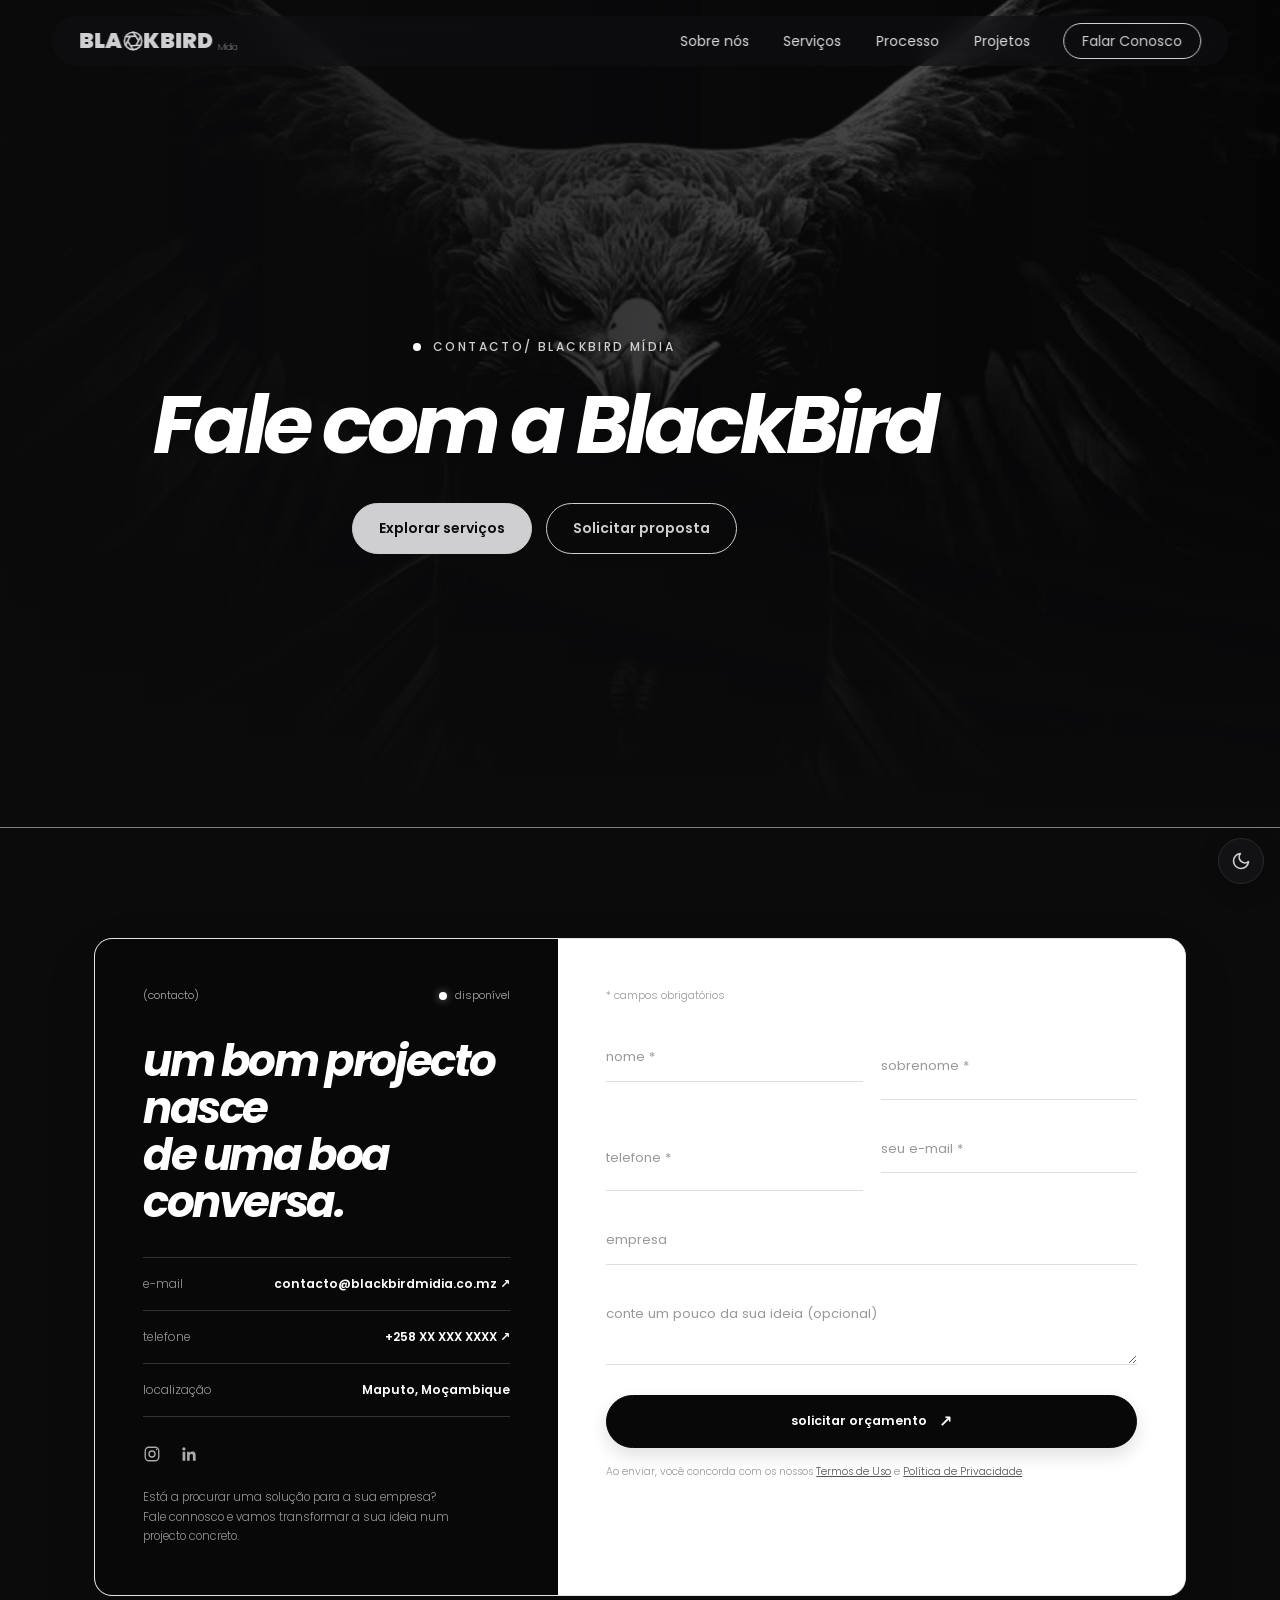
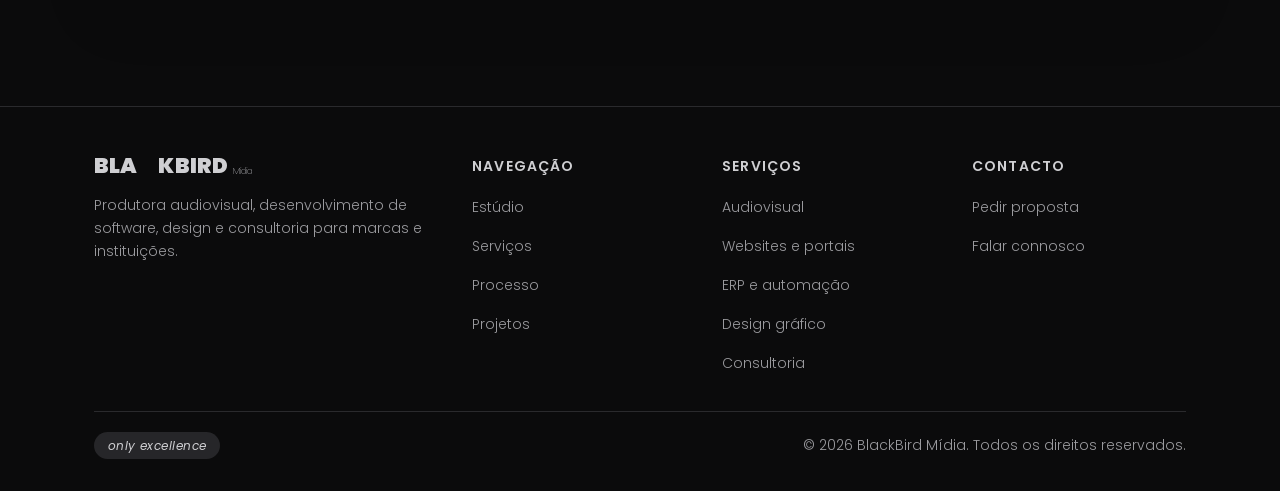
==== commit a0c7aa86: "Atualizacao de Tudo atualização de estilos" ====
--- a/contacto.html
+++ b/contacto.html
@@ -920,4 +920,4 @@
 <script src="servicos/js/menu.js"></script>
 <script src="servicos/js/interno.js"></script>
 </body>
-</html>
+</html>
--- a/servicos/css/interno.css
+++ b/servicos/css/interno.css
@@ -43,7 +43,22 @@
 .nav .cta-nav{border:1px solid var(--silver);padding:7px 18px;border-radius:999px;color:var(--silver);transition:background .2s,color .2s}
 .nav .cta-nav:hover,.nav .cta-nav[aria-current="page"]{background:var(--silver);color:var(--bg)}
 .nav .menu{display:none;background:none;border:1px solid var(--line);color:var(--silver);font:inherit;font-size:var(--fs-sm);padding:6px 14px;border-radius:999px;cursor:pointer}
+.nav ul a.tech-link {
+  color: var(--white);
+  font-weight: 500;
+}
 
+.nav ul a.tech-link span {
+  color: #7dd3fc; /* azul claro bem visível no fundo escuro */
+  font-size: 0.8em;
+  font-weight: 600;
+  letter-spacing: 0.1em;
+  text-transform: uppercase;
+  border-left: 1px solid rgba(125, 211, 252, 0.45);
+  padding-left: 8px;
+  margin-left: 3px;
+  text-shadow: 0 0 10px rgba(125, 211, 252, 0.25);
+}
 /* Cabeçalho de página */
 .phead{position:relative;z-index:1;padding:clamp(140px,17vw,210px) 0 clamp(44px,6vw,80px);border-bottom:1px solid var(--line);overflow:hidden}
 .phead::before{content:"";position:absolute;inset:0;background:radial-gradient(ellipse 60% 90% at 85% 0%,rgba(255,255,255,.07),transparent 70%);pointer-events:none}
@@ -57,7 +72,7 @@
 .btn-solid{background:var(--silver);color:var(--bg)}.btn-solid:hover{background:var(--white);transform:translateY(-2px)}
 .btn-line{background:transparent;color:var(--silver)}.btn-line:hover{background:rgba(255,255,255,.08);transform:translateY(-2px)}
 .actions{display:flex;flex-wrap:wrap;gap:14px;margin-top:28px}
-
+ 
 /* Barra de âncoras */
 .anchors{position:sticky;top:84px;z-index:20;margin-top:-1px;background:rgba(11,11,12,.9);backdrop-filter:blur(10px);-webkit-backdrop-filter:blur(10px);border-bottom:1px solid var(--line)}
 .anchors .wrap{display:flex;gap:10px;overflow-x:auto;padding-block:12px;scrollbar-width:none}
@@ -95,20 +110,7 @@
 .faq details[open] summary::after{transform:rotate(45deg)}
 .faq details p{color:var(--ash);padding-bottom:22px;margin:0}
 
-/* Projetos */
-.work{display:grid;grid-template-columns:repeat(3,1fr);gap:20px}
-.proj{position:relative;min-height:340px;display:flex;flex-direction:column;justify-content:flex-end;padding:26px;border:1px solid var(--line);border-radius:var(--radius);overflow:hidden;text-decoration:none;background:linear-gradient(160deg,#1a1a1d,#0e0e10);transition:border-color .25s,transform .25s}
-.proj::before{content:"";position:absolute;inset:0;background:var(--cover,none) center/cover no-repeat;opacity:.55;transition:transform .6s var(--ease),opacity .3s}
-.proj::after{content:"";position:absolute;inset:0;background:linear-gradient(to top,rgba(11,11,12,.95) 8%,rgba(11,11,12,.15) 70%)}
-.proj>*{position:relative;z-index:1}
-.proj:hover{border-color:var(--silver);transform:translateY(-4px)}
-.proj:hover::before{transform:scale(1.06);opacity:.7}
-.proj .tag{font-size:var(--fs-xs);letter-spacing:.14em;text-transform:uppercase;color:var(--ash)}
-.proj h3{margin:6px 0 8px}
-.proj p{font-size:var(--fs-sm);color:var(--text);margin:0 0 12px}
-.tags{display:flex;flex-wrap:wrap;gap:6px}
-.tags span{font-size:var(--fs-xs);border:1px solid rgba(255,255,255,.18);border-radius:999px;padding:2px 10px;color:var(--silver)}
-.proj.wide{grid-column:span 2}
+
 
 /* Contacto */
 .contact{display:grid;grid-template-columns:.85fr 1.15fr;gap:clamp(32px,6vw,90px);align-items:start}
--- a/servicos/css/header.css
+++ b/servicos/css/header.css
@@ -1,9 +1,27 @@
+
 .services-hero .wrap,
 .service-overview,
 .service-detail,
 .services-cta {
     position: relative;
     z-index: 1;
+}
+
+.logo2 svg {
+    display: inline-block;
+
+    vertical-align: middle;
+    animation: blackbird-spin 6s linear infinite;
+    transform-origin: center;
+}
+
+@keyframes blackbird-spin {
+    from {
+        transform: rotate(0deg);
+    }
+    to {
+        transform: rotate(360deg);
+    }
 }
 
 
